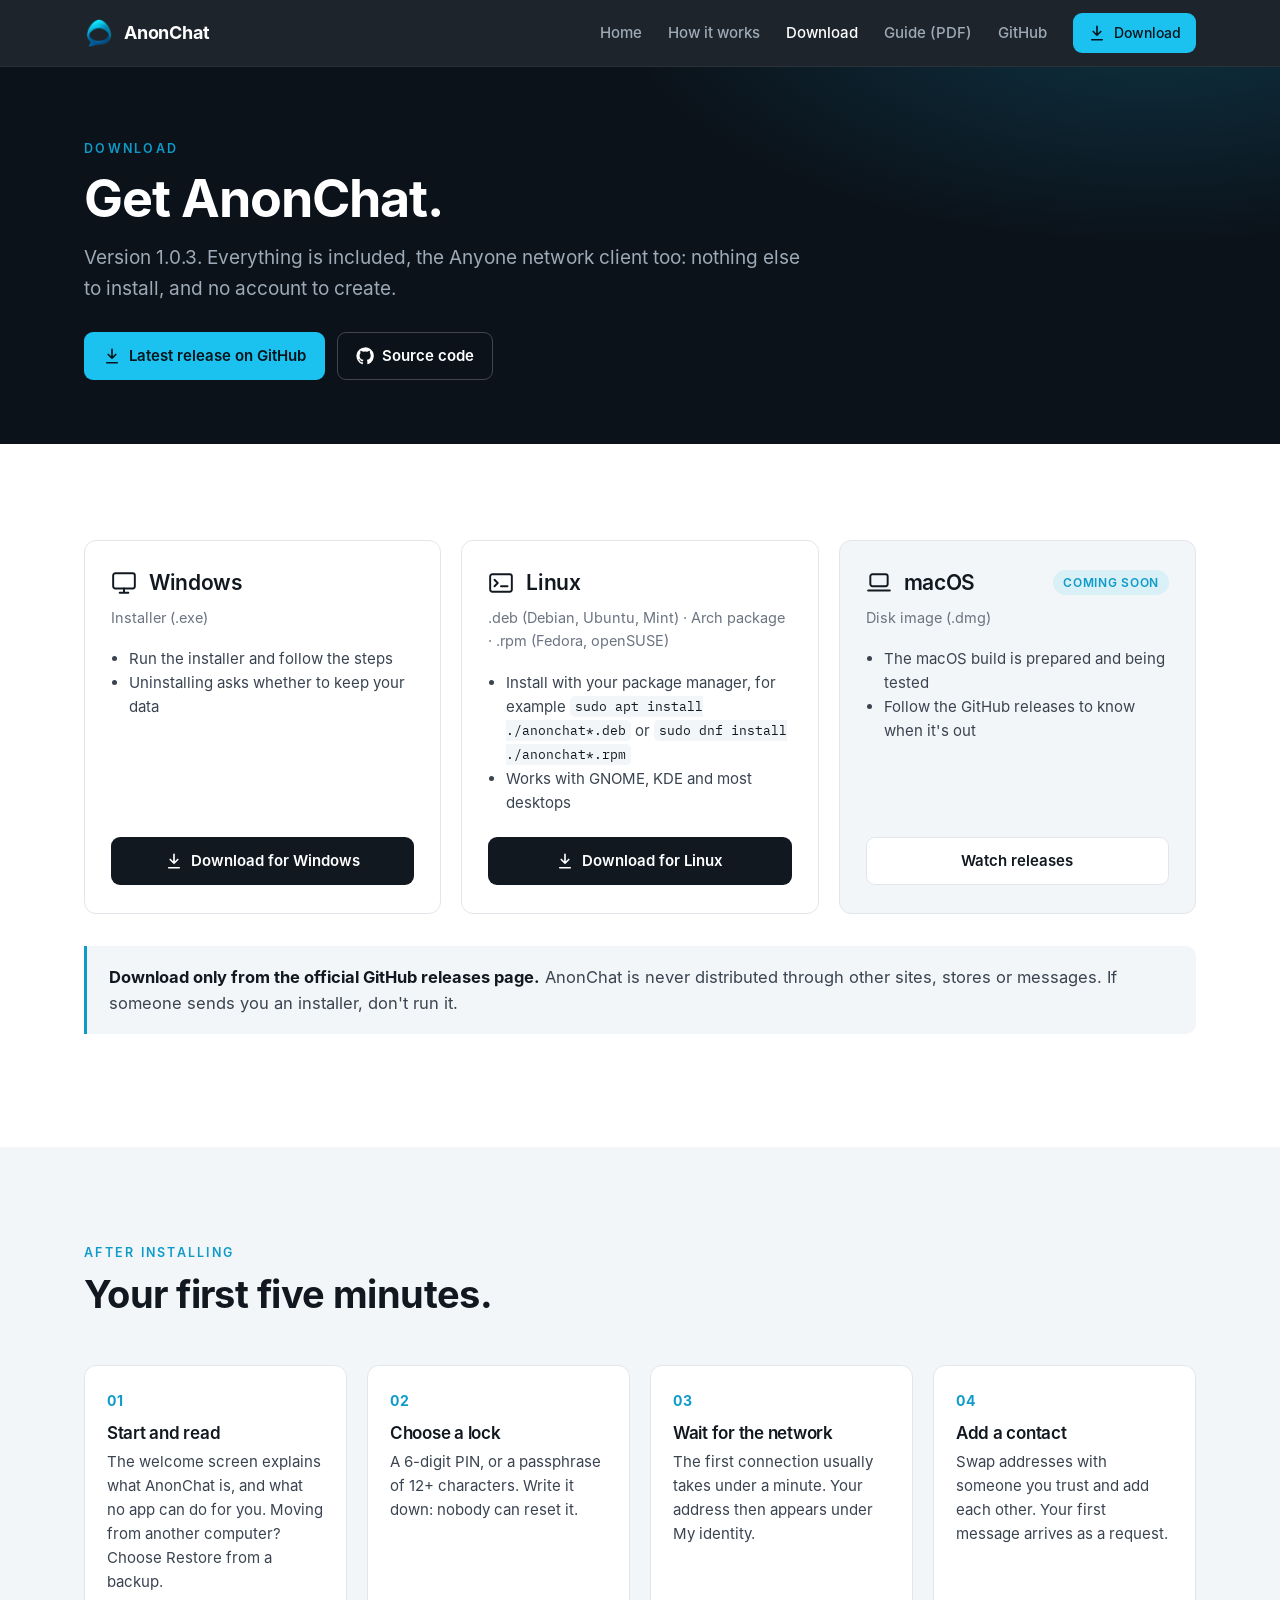
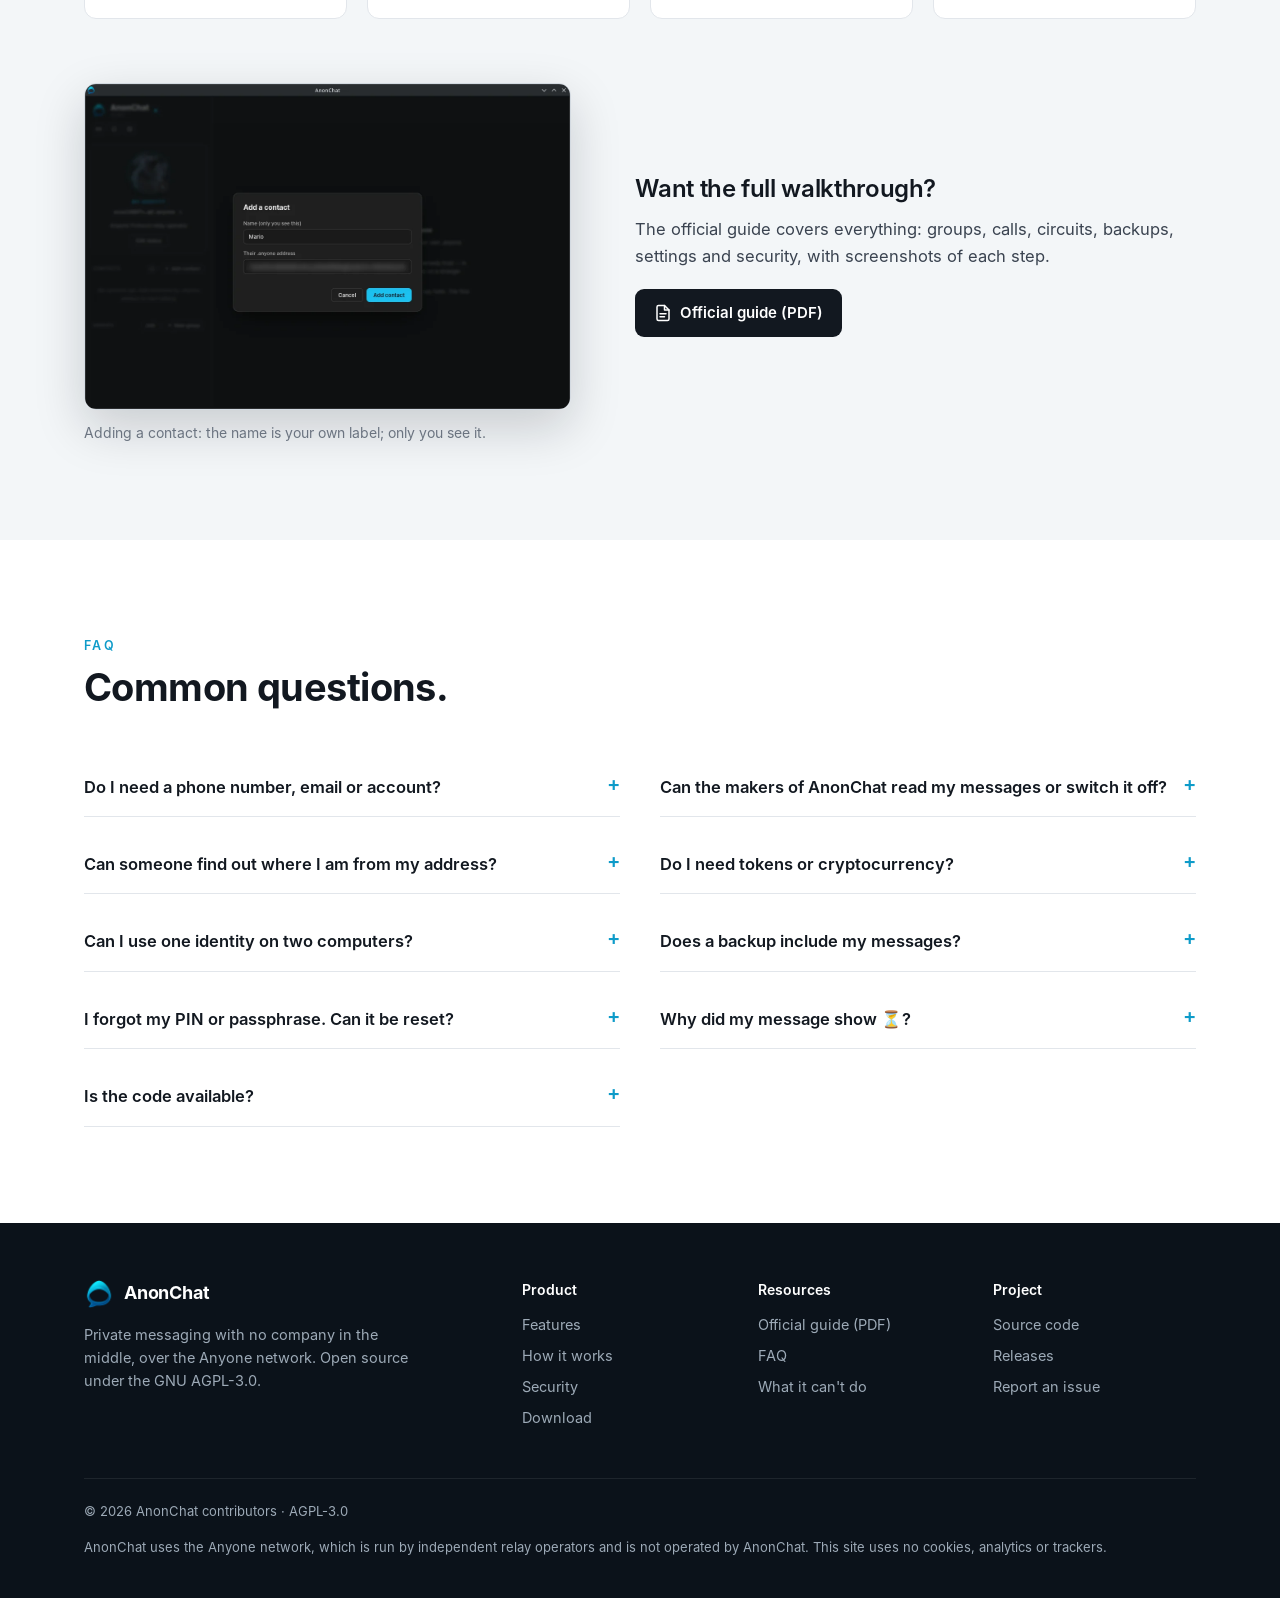
==== download.html @ 9664d1a8 "AnonChat website" ====
<!doctype html>
<html lang="en"><head><meta charset="utf-8"><meta name="viewport" content="width=device-width,initial-scale=1">
<title>Download AnonChat</title><meta name="description" content="Download AnonChat for Windows and Linux from the official GitHub releases. Open source, no account needed.">
<meta property="og:title" content="Download AnonChat"><meta property="og:description" content="Download AnonChat for Windows and Linux from the official GitHub releases. Open source, no account needed."><meta property="og:image" content="assets/img/chat.webp">
<meta name="referrer" content="no-referrer">
<link rel="icon" href="assets/img/favicon.png"><link rel="stylesheet" href="assets/style.css"></head><body>
<header class="nav"><div class="wrap">
<a class="brand" href="index.html"><img src="assets/img/app-icon.png" alt="">AnonChat</a>
<button class="menu-toggle" type="button" aria-expanded="false" aria-controls="menu">Menu</button>
<nav id="menu"><a href="index.html">Home</a><a href="how-it-works.html">How it works</a><a href="download.html" aria-current="page">Download</a><a href="assets/AnonChat-Official-Guide.pdf">Guide (PDF)</a><a href="https://github.com/xmranonp/AnonChat">GitHub</a><a class="btn btn-primary" href="download.html"><svg width="18" height="18" viewBox="0 0 24 24" fill="none" stroke="currentColor" stroke-width="2.2" stroke-linecap="round" stroke-linejoin="round"><path d="M12 3v12M7 10l5 5 5-5M5 21h14"/></svg>Download</a></nav>
</div></header>
<main>
<section class="page-hero"><div class="wrap">
  <div class="kicker">Download</div>
  <h1>Get AnonChat.</h1>
  <p class="lead">Version 1.0.3. Everything is included, the Anyone network client too: nothing else to install, and no account to create.</p>
  <div style="display:flex;gap:12px;flex-wrap:wrap;margin-top:28px"><a class="btn btn-primary" href="https://github.com/xmranonp/AnonChat/releases/latest"><svg width="18" height="18" viewBox="0 0 24 24" fill="none" stroke="currentColor" stroke-width="2.2" stroke-linecap="round" stroke-linejoin="round"><path d="M12 3v12M7 10l5 5 5-5M5 21h14"/></svg>Latest release on GitHub</a><a class="btn btn-ghost" href="https://github.com/xmranonp/AnonChat"><svg width="18" height="18" viewBox="0 0 24 24" fill="currentColor"><path d="M12 .5a11.5 11.5 0 0 0-3.6 22.4c.6.1.8-.2.8-.6v-2c-3.2.7-3.9-1.5-3.9-1.5-.5-1.3-1.3-1.7-1.3-1.7-1-.7.1-.7.1-.7 1.2.1 1.8 1.2 1.8 1.2 1 1.8 2.8 1.3 3.5 1 .1-.8.4-1.3.7-1.6-2.6-.3-5.3-1.3-5.3-5.7 0-1.3.5-2.3 1.2-3.1-.1-.3-.5-1.5.1-3.1 0 0 1-.3 3.2 1.2a11 11 0 0 1 5.8 0C17.3 4.8 18.3 5 18.3 5c.6 1.6.2 2.8.1 3.1.8.8 1.2 1.8 1.2 3.1 0 4.4-2.7 5.4-5.3 5.7.4.4.8 1.1.8 2.2v3.2c0 .4.2.7.8.6A11.5 11.5 0 0 0 12 .5z"/></svg>Source code</a></div>
</div></section>

<section><div class="wrap">
  <div class="platforms">
    <div class="platform"><div class="os"><svg width="26" height="26" viewBox="0 0 24 24" fill="none" stroke="currentColor" stroke-width="1.8" stroke-linecap="round" stroke-linejoin="round"><rect x="2" y="3" width="20" height="14" rx="2"/><path d="M8 21h8M12 17v4"/></svg><h3>Windows</h3></div><div class="fmt">Installer (.exe)</div>
      <ul><li>Run the installer and follow the steps</li><li>Uninstalling asks whether to keep your data</li></ul>
      <a class="btn btn-dark" href="https://github.com/xmranonp/AnonChat/releases/latest"><svg width="18" height="18" viewBox="0 0 24 24" fill="none" stroke="currentColor" stroke-width="2.2" stroke-linecap="round" stroke-linejoin="round"><path d="M12 3v12M7 10l5 5 5-5M5 21h14"/></svg>Download for Windows</a></div>
    <div class="platform"><div class="os"><svg width="26" height="26" viewBox="0 0 24 24" fill="none" stroke="currentColor" stroke-width="1.8" stroke-linecap="round" stroke-linejoin="round"><rect x="2" y="4" width="20" height="16" rx="2"/><path d="M6 9l3 3-3 3M12 15h6"/></svg><h3>Linux</h3></div><div class="fmt">.deb (Debian, Ubuntu, Mint) · Arch package · .rpm (Fedora, openSUSE)</div>
      <ul><li>Install with your package manager, for example <code>sudo apt install ./anonchat*.deb</code> or <code>sudo dnf install ./anonchat*.rpm</code></li><li>Works with GNOME, KDE and most desktops</li></ul>
      <a class="btn btn-dark" href="https://github.com/xmranonp/AnonChat/releases/latest"><svg width="18" height="18" viewBox="0 0 24 24" fill="none" stroke="currentColor" stroke-width="2.2" stroke-linecap="round" stroke-linejoin="round"><path d="M12 3v12M7 10l5 5 5-5M5 21h14"/></svg>Download for Linux</a></div>
    <div class="platform soon"><div class="os"><svg width="26" height="26" viewBox="0 0 24 24" fill="none" stroke="currentColor" stroke-width="1.8" stroke-linecap="round" stroke-linejoin="round"><rect x="4" y="4" width="16" height="11" rx="2"/><path d="M2 19h20"/></svg><h3>macOS</h3><span class="badge">Coming soon</span></div><div class="fmt">Disk image (.dmg)</div>
      <ul><li>The macOS build is prepared and being tested</li><li>Follow the GitHub releases to know when it's out</li></ul>
      <a class="btn btn-line" href="https://github.com/xmranonp/AnonChat/releases">Watch releases</a></div>
  </div>
  <p class="note" style="margin-top:32px"><b>Download only from the official GitHub releases page.</b> AnonChat is never distributed through other sites, stores or messages. If someone sends you an installer, don't run it.</p>
</div></section>

<section class="alt"><div class="wrap">
  <div class="head"><div class="kicker">After installing</div><h2>Your first five minutes.</h2></div>
  <ol class="steps">
    <li><h3>Start and read</h3><p>The welcome screen explains what AnonChat is, and what no app can do for you. Moving from another computer? Choose Restore from a backup.</p></li>
    <li><h3>Choose a lock</h3><p>A 6-digit PIN, or a passphrase of 12+ characters. Write it down: nobody can reset it.</p></li>
    <li><h3>Wait for the network</h3><p>The first connection usually takes under a minute. Your address then appears under My identity.</p></li>
    <li><h3>Add a contact</h3><p>Swap addresses with someone you trust and add each other. Your first message arrives as a request.</p></li>
  </ol>
  <div class="split" style="margin-top:64px">
    <div class="frame"><img src="assets/img/add-contact.webp" alt="Adding a contact" loading="lazy" width="1182" height="790"><div class="caption">Adding a contact: the name is your own label; only you see it.</div></div>
    <div class="txt"><h3 style="font-size:24px;margin-bottom:12px">Want the full walkthrough?</h3><p>The official guide covers everything: groups, calls, circuits, backups, settings and security, with screenshots of each step.</p><p style="margin-top:20px"><a class="btn btn-dark" href="assets/AnonChat-Official-Guide.pdf"><svg width="18" height="18" viewBox="0 0 24 24" fill="none" stroke="currentColor" stroke-width="2" stroke-linecap="round" stroke-linejoin="round"><path d="M14 2H6a2 2 0 0 0-2 2v16a2 2 0 0 0 2 2h12a2 2 0 0 0 2-2V8z"/><path d="M14 2v6h6M8 13h8M8 17h6"/></svg>Official guide (PDF)</a></p></div>
  </div>
</div></section>

<section id="faq"><div class="wrap">
  <div class="head"><div class="kicker">FAQ</div><h2>Common questions.</h2></div>
  <div class="faq">
    <details><summary>Do I need a phone number, email or account?</summary><p>No. Installing the app creates your address, and that is all.</p></details>
    <details><summary>Can the makers of AnonChat read my messages or switch it off?</summary><p>No. There is no AnonChat server: messages go from your computer to your contact's, encrypted with keys that never leave those two computers.</p></details>
    <details><summary>Can someone find out where I am from my address?</summary><p>No. A <code>.anyone</code> address reveals neither your IP address nor your location. Share it only with people you want to hear from; strangers can only send a message request, and you can turn those off.</p></details>
    <details><summary>Do I need tokens or cryptocurrency?</summary><p>No. Relay operators earn the rewards; AnonChat only uses the network. Nothing to buy or hold.</p></details>
    <details><summary>Can I use one identity on two computers?</summary><p>Not at the same time. You can move your identity to another computer: create a backup in Settings, then choose Restore from a backup on the new one. Your address, keys and contacts come with it.</p></details>
    <details><summary>Does a backup include my messages?</summary><p>No. It holds your address, keys, contacts, groups, blocked list and settings. Messages, photos and files stay on the computer that received them.</p></details>
    <details><summary>I forgot my PIN or passphrase. Can it be reset?</summary><p>No. Only you ever had it. If you made a backup, erase and restore it to keep your address; otherwise erase everything and start again with a new address.</p></details>
    <details><summary>Why did my message show ⏳?</summary><p>Your contact's app wasn't reachable. Yours keeps trying and sends it as soon as they're back, within the waiting time set for that chat.</p></details>
    <details><summary>Is the code available?</summary><p>Yes, under the GNU AGPL-3.0. Anyone can read, check and build it from the GitHub repository.</p></details>
  </div>
</div></section>
</main>
<footer><div class="wrap"><div class="cols">
<div><a class="brand" href="index.html"><img src="assets/img/app-icon.png" alt="">AnonChat</a><p style="margin-top:14px;max-width:340px">Private messaging with no company in the middle, over the Anyone network. Open source under the GNU AGPL-3.0.</p></div>
<div><h4>Product</h4><ul><li><a href="index.html#features">Features</a></li><li><a href="how-it-works.html">How it works</a></li><li><a href="how-it-works.html#security">Security</a></li><li><a href="download.html">Download</a></li></ul></div>
<div><h4>Resources</h4><ul><li><a href="assets/AnonChat-Official-Guide.pdf">Official guide (PDF)</a></li><li><a href="download.html#faq">FAQ</a></li><li><a href="how-it-works.html#limits">What it can't do</a></li></ul></div>
<div><h4>Project</h4><ul><li><a href="https://github.com/xmranonp/AnonChat">Source code</a></li><li><a href="https://github.com/xmranonp/AnonChat/releases/latest">Releases</a></li><li><a href="https://github.com/xmranonp/AnonChat/issues">Report an issue</a></li></ul></div>
</div><div class="legal"><span>© 2026 AnonChat contributors · AGPL-3.0</span><span>AnonChat uses the Anyone network, which is run by independent relay operators and is not operated by AnonChat. This site uses no cookies, analytics or trackers.</span></div></div></footer>
<script>(function(){var b=document.querySelector('.menu-toggle'),n=document.getElementById('menu');if(!b)return;b.addEventListener('click',function(){var o=n.classList.toggle('open');b.setAttribute('aria-expanded',o)})})();</script>
</body></html>
---- assets/style.css ----
/* AnonChat website — one stylesheet for all pages */
@font-face{font-family:Inter;src:url(fonts/Inter-Regular.woff) format('woff');font-weight:400;font-display:swap}
@font-face{font-family:Inter;src:url(fonts/Inter-Medium.woff) format('woff');font-weight:500;font-display:swap}
@font-face{font-family:Inter;src:url(fonts/Inter-SemiBold.woff) format('woff');font-weight:600;font-display:swap}
@font-face{font-family:Inter;src:url(fonts/Inter-Bold.woff) format('woff');font-weight:700;font-display:swap}
@font-face{font-family:Plex;src:url(fonts/IBMPlexMono-Regular.woff) format('woff');font-display:swap}

:root{
  --navy:#0B121A; --navy-2:#111B26; --navy-3:#1A2633;
  --ink:#121820; --body:#3A4350; --muted:#6B7480; --rule:#E2E6EB; --soft:#F3F6F8; --white:#fff;
  --cyan:#0E9BC9; --cyan-l:#1BC1EF; --cyan-t:rgba(27,193,239,.12);
  --on-dark:#E8EEF3; --on-dark-2:#9DAAB7;
  --radius:12px; --wrap:1160px;
}
*{box-sizing:border-box}
html{scroll-behavior:smooth}
body{margin:0;font-family:Inter,system-ui,-apple-system,'Segoe UI',sans-serif;color:var(--body);background:var(--white);font-size:16.5px;line-height:1.6;-webkit-font-smoothing:antialiased}
img{max-width:100%;height:auto;display:block}
a{color:var(--cyan);text-decoration:none}
a:hover{text-decoration:underline}
code{font-family:Plex,ui-monospace,monospace;font-size:.88em;background:var(--soft);padding:.1em .35em;border-radius:5px;color:var(--ink)}
.wrap{max-width:var(--wrap);margin:0 auto;padding:0 24px}
h1,h2,h3{color:var(--ink);letter-spacing:-.015em;margin:0}
h2{font-size:clamp(28px,3.4vw,38px);line-height:1.15;font-weight:700}
h3{font-size:19px;font-weight:600;line-height:1.3}
p{margin:0 0 1em}
.kicker{font-size:12.5px;font-weight:600;letter-spacing:.18em;text-transform:uppercase;color:var(--cyan)}
.lead{font-size:19px;color:var(--body);max-width:720px}

/* nav */
.nav{position:sticky;top:0;z-index:20;background:rgba(11,18,26,.92);backdrop-filter:saturate(1.4) blur(10px);border-bottom:1px solid rgba(255,255,255,.06)}
.nav .wrap{display:flex;align-items:center;gap:28px;height:66px}
.brand{display:flex;align-items:center;gap:10px;color:#fff;font-weight:700;font-size:18px;letter-spacing:-.01em}
.brand:hover{text-decoration:none}
.brand img{width:30px;height:30px}
.nav nav{display:flex;gap:26px;margin-left:auto;align-items:center}
.nav nav a{color:var(--on-dark-2);font-size:15px;font-weight:500}
.nav nav a:hover,.nav nav a[aria-current=page]{color:#fff;text-decoration:none}
.btn{display:inline-flex;align-items:center;gap:8px;border-radius:9px;font-weight:600;font-size:15px;padding:11px 18px;border:1px solid transparent;transition:background .15s,border-color .15s,color .15s}
.btn:hover{text-decoration:none}
.btn-primary{background:var(--cyan-l);color:#04141C}
.btn-primary:hover{background:#3BCBF2}
.btn-ghost{color:#fff;border-color:rgba(255,255,255,.22)}
.btn-ghost:hover{border-color:rgba(255,255,255,.5)}
.btn-dark{background:var(--ink);color:#fff}
.btn-dark:hover{background:#26303C}
.btn-line{color:var(--ink);border-color:var(--rule);background:#fff}
.btn-line:hover{border-color:#B9C2CC}
.nav .btn{padding:8px 14px;font-size:14px}
.nav nav a.btn-primary,.nav nav a.btn-primary:hover{color:#04141C}
.menu-toggle{display:none;margin-left:auto;background:none;border:1px solid rgba(255,255,255,.2);color:#fff;border-radius:8px;padding:7px 10px;font:inherit;font-size:14px}

/* hero */
.hero{background:radial-gradient(1100px 520px at 85% -10%,rgba(27,193,239,.22),transparent 60%),var(--navy);color:var(--on-dark);padding:84px 0 0;overflow:hidden}
.hero .grid{display:grid;grid-template-columns:1.05fr 1fr;gap:56px;align-items:center}
.hero h1{color:#fff;font-size:clamp(38px,5.2vw,62px);line-height:1.04;font-weight:700;letter-spacing:-.025em;margin:14px 0 20px}
.hero h1 em{font-style:normal;color:var(--cyan-l)}
.hero p.lead{color:var(--on-dark-2);font-size:19.5px}
.hero .ctas{display:flex;gap:12px;flex-wrap:wrap;margin:30px 0 22px}
.hero .meta{font-size:14px;color:var(--on-dark-2)}
.hero .shot{align-self:end;margin-bottom:-2px}
.hero .shot img{border-radius:14px 14px 0 0;border:1px solid rgba(255,255,255,.12);border-bottom:0;box-shadow:0 30px 80px rgba(0,0,0,.55)}
.page-hero{background:radial-gradient(900px 420px at 90% -20%,rgba(27,193,239,.2),transparent 60%),var(--navy);color:var(--on-dark-2);padding:72px 0 64px}
.page-hero h1{color:#fff;font-size:clamp(34px,4.4vw,52px);line-height:1.08;font-weight:700;letter-spacing:-.02em;margin:12px 0 16px;max-width:860px}
.page-hero .lead{color:var(--on-dark-2)}

/* trust strip */
.strip{background:var(--navy-2);border-top:1px solid rgba(255,255,255,.06)}
.strip ul{list-style:none;margin:0 auto;padding:22px 24px;max-width:var(--wrap);display:flex;flex-wrap:wrap;gap:14px 40px;justify-content:space-between}
.strip li{display:flex;align-items:center;gap:10px;color:var(--on-dark);font-size:15px;font-weight:500}
.strip svg{color:var(--cyan-l);flex:none}

/* sections */
section{padding:96px 0}
section.alt{background:var(--soft)}
section.dark{background:var(--navy);color:var(--on-dark-2)}
section.dark h2,section.dark h3{color:#fff}
.head{max-width:760px;margin-bottom:48px}
.head h2{margin:10px 0 14px}
.cards{display:grid;grid-template-columns:repeat(3,1fr);gap:20px}
.card{background:#fff;border:1px solid var(--rule);border-radius:var(--radius);padding:26px 24px}
.card .ico{width:42px;height:42px;border-radius:10px;background:var(--cyan-t);color:var(--cyan);display:grid;place-items:center;margin-bottom:16px}
.card h3{margin-bottom:8px}
.card p{margin:0;font-size:15.5px}
.split{display:grid;grid-template-columns:1fr 1.15fr;gap:64px;align-items:center}
.split.rev{grid-template-columns:1.15fr 1fr}
.split.rev .txt{order:2}
.frame img{border-radius:12px;border:1px solid #D3DAE1;box-shadow:0 18px 50px rgba(11,18,26,.18)}
.dark .frame img{border-color:rgba(255,255,255,.12);box-shadow:0 24px 60px rgba(0,0,0,.5)}
.caption{font-size:14px;color:var(--muted);margin-top:12px}
.dark .caption{color:var(--on-dark-2)}
.checks{list-style:none;padding:0;margin:18px 0 0}
.checks li{position:relative;padding-left:30px;margin-bottom:12px}
.checks li::before{content:"";position:absolute;left:0;top:.42em;width:18px;height:18px;border-radius:50%;background:var(--cyan-t) url("data:image/svg+xml,%3Csvg xmlns='http://www.w3.org/2000/svg' viewBox='0 0 24 24' fill='none' stroke='%230E9BC9' stroke-width='3.2' stroke-linecap='round' stroke-linejoin='round'%3E%3Cpath d='M5 12.5l4.5 4.5L19 7.5'/%3E%3C/svg%3E") center/11px no-repeat}
.dark .checks li{color:var(--on-dark)}

/* table */
.table{width:100%;border-collapse:separate;border-spacing:0;border:1px solid var(--rule);border-radius:var(--radius);overflow:hidden;background:#fff;font-size:15.5px}
.table th{background:var(--navy);color:#fff;text-align:left;font-weight:600;padding:15px 18px;font-size:14.5px}
.table th.hl{background:var(--cyan);}
.table td{padding:15px 18px;border-top:1px solid var(--rule);vertical-align:top}
.table td:first-child{font-weight:600;color:var(--ink);width:28%}
.table td.hl{background:rgba(27,193,239,.06);color:var(--ink)}
.table-wrap{overflow-x:auto}

/* gallery */
.gallery{display:grid;grid-template-columns:repeat(3,1fr);gap:22px}
.gallery figure{margin:0}
.gallery img{border-radius:10px;border:1px solid rgba(255,255,255,.12)}
.gallery figcaption{font-size:14.5px;margin-top:12px;color:var(--on-dark-2)}
.gallery figcaption b{color:#fff;font-weight:600}

/* steps */
.steps{counter-reset:s;display:grid;grid-template-columns:repeat(4,1fr);gap:20px;list-style:none;padding:0;margin:0}
.steps li{counter-increment:s;background:#fff;border:1px solid var(--rule);border-radius:var(--radius);padding:24px 22px}
.steps li::before{content:counter(s,decimal-leading-zero);display:block;font-weight:700;color:var(--cyan);font-size:14px;letter-spacing:.08em;margin-bottom:10px}
.steps h3{font-size:17px;margin-bottom:6px}
.steps p{font-size:15px;margin:0}

/* cta */
.cta{background:linear-gradient(110deg,var(--navy) 0,var(--navy-3) 100%);border-radius:18px;padding:52px 48px;display:flex;gap:32px;align-items:center;justify-content:space-between;flex-wrap:wrap;color:var(--on-dark-2)}
.cta h2{color:#fff;font-size:clamp(26px,3vw,34px)}
.cta p{margin:8px 0 0}

/* downloads */
.platforms{display:grid;grid-template-columns:repeat(3,1fr);gap:20px}
.platform{background:#fff;border:1px solid var(--rule);border-radius:var(--radius);padding:28px 26px;display:flex;flex-direction:column}
.platform .os{display:flex;align-items:center;gap:12px;margin-bottom:6px}
.platform .os svg{color:var(--ink)}
.platform h3{font-size:21px}
.platform .fmt{color:var(--muted);font-size:14.5px;margin:4px 0 18px}
.platform ul{margin:0 0 22px;padding-left:18px;font-size:15px}
.platform .btn{margin-top:auto;justify-content:center}
.platform.soon{background:var(--soft)}
.badge{display:inline-block;font-size:12px;font-weight:600;letter-spacing:.06em;text-transform:uppercase;color:var(--cyan);background:var(--cyan-t);border-radius:99px;padding:3px 10px;margin-left:auto}
.note{border-left:3px solid var(--cyan);background:var(--soft);padding:18px 22px;border-radius:0 10px 10px 0}
.note b{color:var(--ink)}
.faq{display:grid;grid-template-columns:1fr 1fr;gap:18px 40px}
.faq details{border-bottom:1px solid var(--rule);padding:16px 0}
.faq summary{cursor:pointer;font-weight:600;color:var(--ink);list-style:none;display:flex;justify-content:space-between;gap:16px}
.faq summary::after{content:"+";color:var(--cyan);font-weight:600;font-size:20px;line-height:1}
.faq details[open] summary::after{content:"–"}
.faq details p{margin:10px 0 0;font-size:15.5px}

/* diagram */
.diagram{background:#fff;border:1px solid var(--rule);border-radius:var(--radius);padding:28px}
.diagram svg{width:100%;height:auto;display:block}
.roles{display:grid;grid-template-columns:repeat(3,1fr);gap:20px;margin-top:28px}
.roles div{border-top:3px solid var(--ink);padding-top:14px}
.roles div.g{border-color:var(--cyan)}
.roles h3{font-size:17px;margin-bottom:6px}
.roles p{font-size:15px;margin:0}
.limits{display:grid;grid-template-columns:1fr 1fr;gap:16px 40px;list-style:none;padding:0;margin:0}
.limits li{padding-left:22px;position:relative}
.limits li::before{content:"";position:absolute;left:0;top:.55em;width:9px;height:9px;border-radius:2px;background:var(--cyan)}
.limits b{color:var(--ink)}

/* footer */
footer{background:var(--navy);color:var(--on-dark-2);padding:56px 0 40px;font-size:14.5px}
footer .cols{display:grid;grid-template-columns:2fr 1fr 1fr 1fr;gap:32px}
footer h4{color:#fff;font-size:14px;margin:0 0 12px;font-weight:600}
footer ul{list-style:none;padding:0;margin:0}
footer li{margin-bottom:8px}
footer a{color:var(--on-dark-2)}
footer a:hover{color:#fff}
footer .legal{border-top:1px solid rgba(255,255,255,.08);margin-top:40px;padding-top:22px;font-size:13px;display:flex;justify-content:space-between;gap:16px;flex-wrap:wrap}

/* responsive */
@media (max-width:980px){
  .hero .grid,.split,.split.rev{grid-template-columns:1fr;gap:40px}
  .split.rev .txt{order:0}
  .cards,.gallery,.platforms{grid-template-columns:1fr 1fr}
  .steps{grid-template-columns:1fr 1fr}
  footer .cols{grid-template-columns:1fr 1fr}
}
@media (max-width:720px){
  section{padding:68px 0}
  .nav nav{display:none;position:absolute;top:66px;left:0;right:0;background:var(--navy);flex-direction:column;align-items:flex-start;padding:16px 24px 24px;gap:16px;border-bottom:1px solid rgba(255,255,255,.08)}
  .nav nav.open{display:flex}
  .menu-toggle{display:block}
  .cards,.gallery,.platforms,.steps,.faq,.roles,.limits{grid-template-columns:1fr}
  .cta{padding:36px 26px}
  .hero{padding-top:56px}
  .diagram{padding:16px}
}
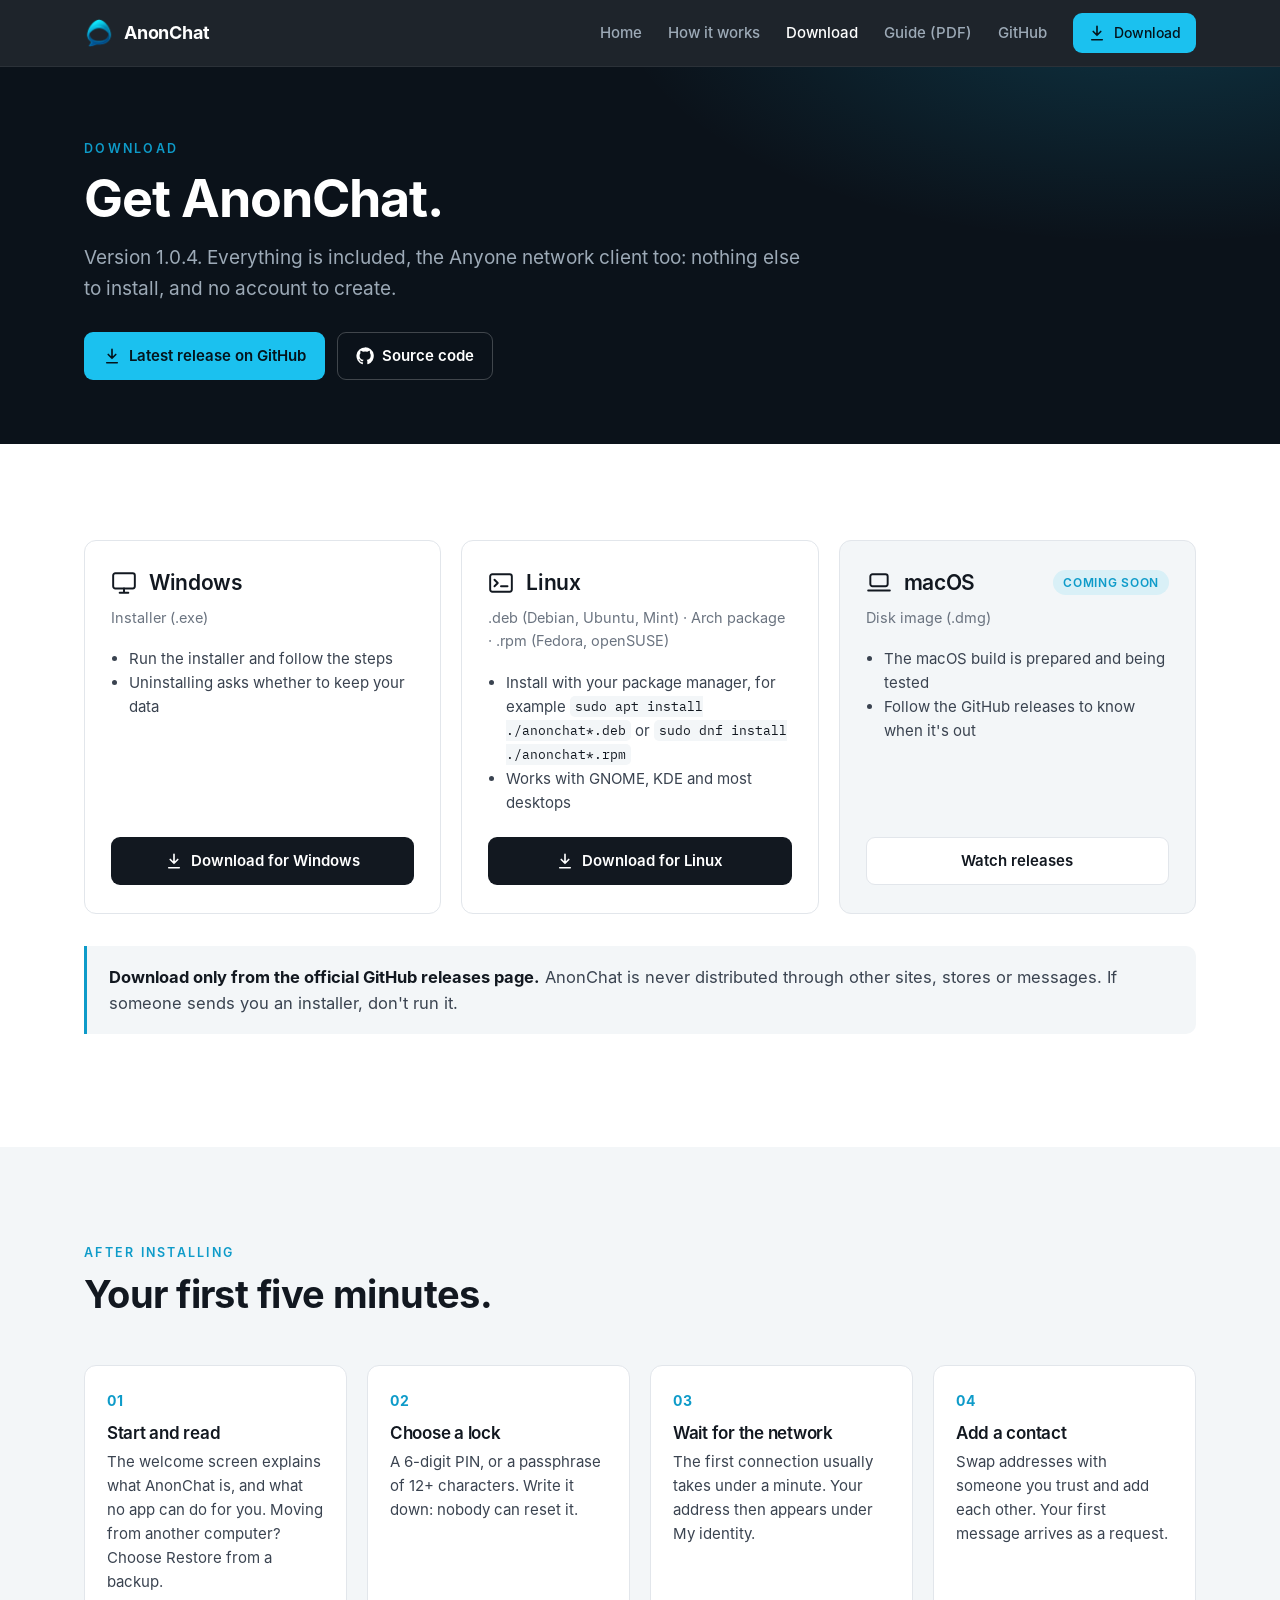
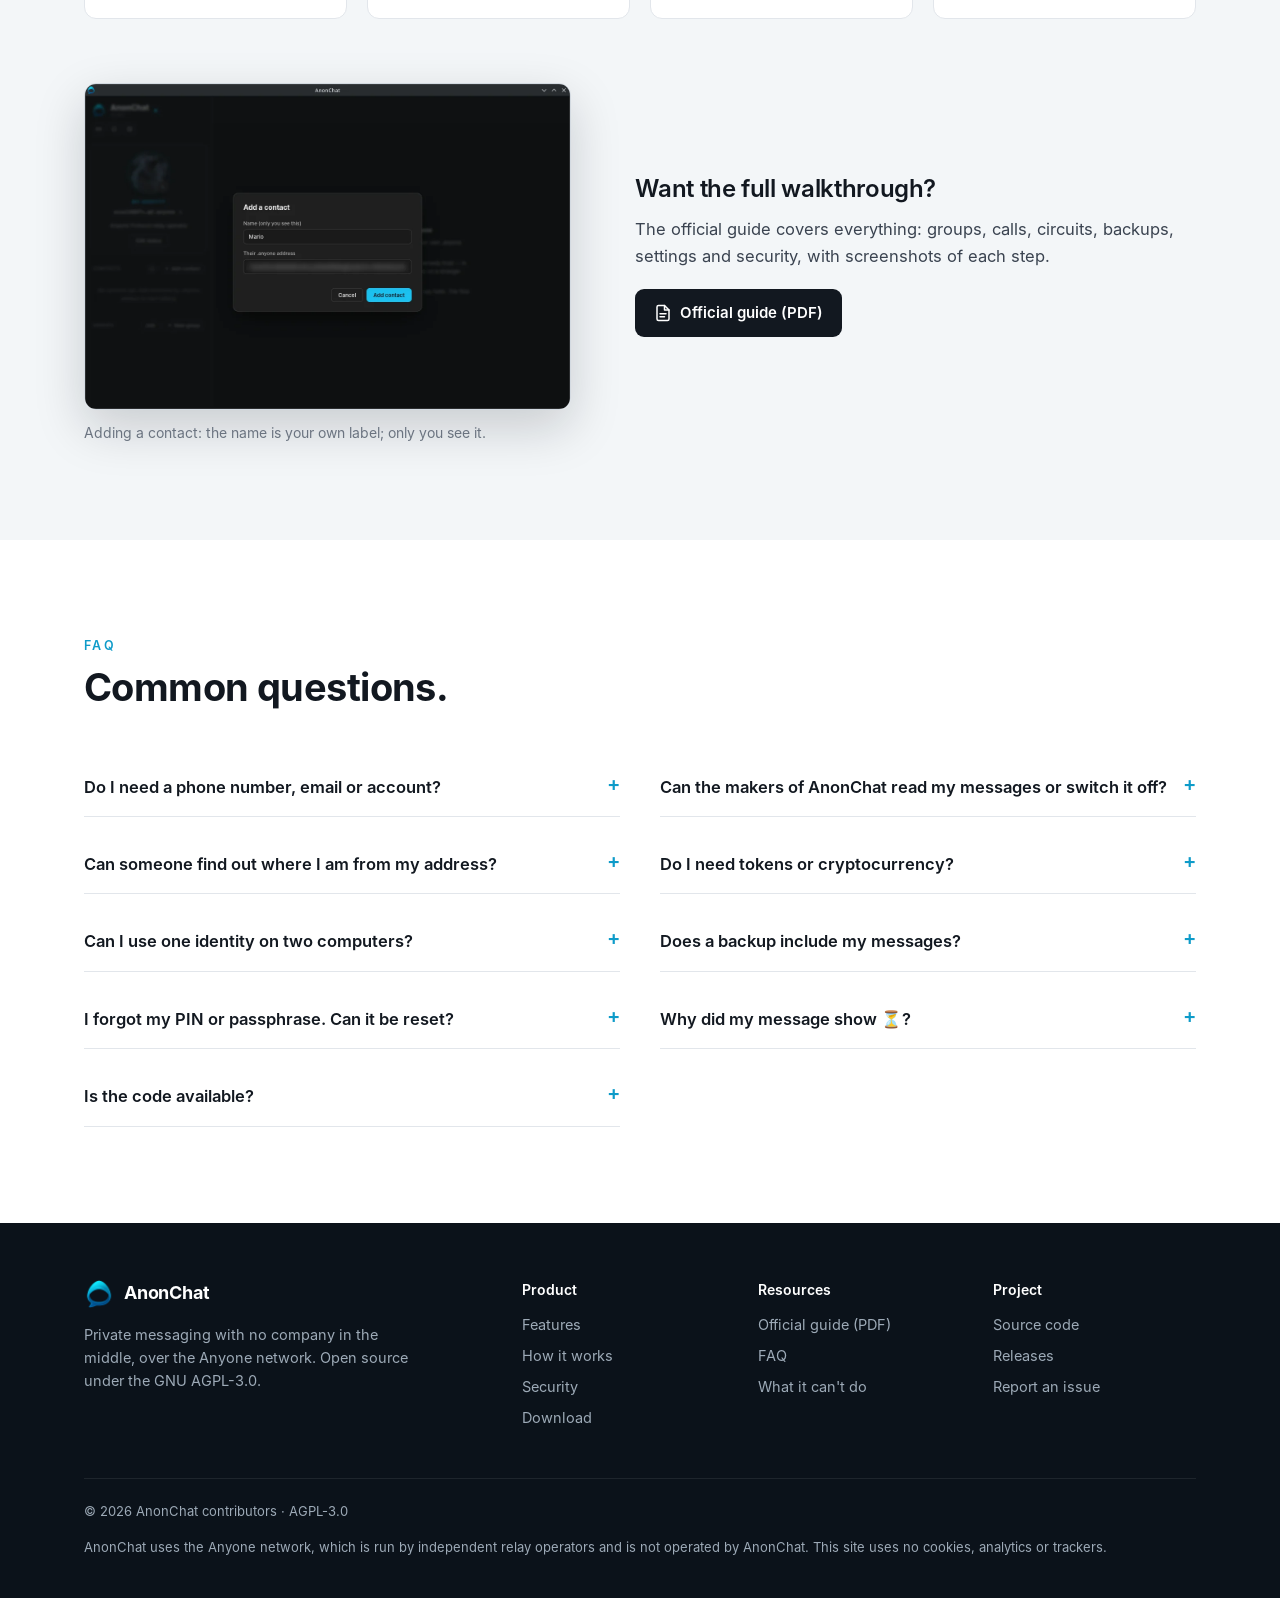
==== commit 7d285e54: "v1.0.4" ====
--- a/download.html
+++ b/download.html
@@ -1,7 +1,7 @@
 <!doctype html>
 <html lang="en"><head><meta charset="utf-8"><meta name="viewport" content="width=device-width,initial-scale=1">
 <title>Download AnonChat</title><meta name="description" content="Download AnonChat for Windows and Linux from the official GitHub releases. Open source, no account needed.">
-<meta property="og:title" content="Download AnonChat"><meta property="og:description" content="Download AnonChat for Windows and Linux from the official GitHub releases. Open source, no account needed."><meta property="og:image" content="assets/img/chat.webp">
+<meta property="og:title" content="Download AnonChat"><meta property="og:description" content="Download AnonChat for Windows and Linux from the official GitHub releases. Open source, no account needed."><meta property="og:image" content="assets/img/og-chat.png">
 <meta name="referrer" content="no-referrer">
 <link rel="icon" href="assets/img/favicon.png"><link rel="stylesheet" href="assets/style.css"></head><body>
 <header class="nav"><div class="wrap">
@@ -13,7 +13,7 @@
 <section class="page-hero"><div class="wrap">
   <div class="kicker">Download</div>
   <h1>Get AnonChat.</h1>
-  <p class="lead">Version 1.0.3. Everything is included, the Anyone network client too: nothing else to install, and no account to create.</p>
+  <p class="lead">Version 1.0.4. Everything is included, the Anyone network client too: nothing else to install, and no account to create.</p>
   <div style="display:flex;gap:12px;flex-wrap:wrap;margin-top:28px"><a class="btn btn-primary" href="https://github.com/xmranonp/AnonChat/releases/latest"><svg width="18" height="18" viewBox="0 0 24 24" fill="none" stroke="currentColor" stroke-width="2.2" stroke-linecap="round" stroke-linejoin="round"><path d="M12 3v12M7 10l5 5 5-5M5 21h14"/></svg>Latest release on GitHub</a><a class="btn btn-ghost" href="https://github.com/xmranonp/AnonChat"><svg width="18" height="18" viewBox="0 0 24 24" fill="currentColor"><path d="M12 .5a11.5 11.5 0 0 0-3.6 22.4c.6.1.8-.2.8-.6v-2c-3.2.7-3.9-1.5-3.9-1.5-.5-1.3-1.3-1.7-1.3-1.7-1-.7.1-.7.1-.7 1.2.1 1.8 1.2 1.8 1.2 1 1.8 2.8 1.3 3.5 1 .1-.8.4-1.3.7-1.6-2.6-.3-5.3-1.3-5.3-5.7 0-1.3.5-2.3 1.2-3.1-.1-.3-.5-1.5.1-3.1 0 0 1-.3 3.2 1.2a11 11 0 0 1 5.8 0C17.3 4.8 18.3 5 18.3 5c.6 1.6.2 2.8.1 3.1.8.8 1.2 1.8 1.2 3.1 0 4.4-2.7 5.4-5.3 5.7.4.4.8 1.1.8 2.2v3.2c0 .4.2.7.8.6A11.5 11.5 0 0 0 12 .5z"/></svg>Source code</a></div>
 </div></section>
 
--- a/assets/style.css
+++ b/assets/style.css
@@ -59,7 +59,7 @@
 .hero .ctas{display:flex;gap:12px;flex-wrap:wrap;margin:30px 0 22px}
 .hero .meta{font-size:14px;color:var(--on-dark-2)}
 .hero .shot{align-self:end;margin-bottom:-2px}
-.hero .shot img{border-radius:14px 14px 0 0;border:1px solid rgba(255,255,255,.12);border-bottom:0;box-shadow:0 30px 80px rgba(0,0,0,.55)}
+.hero .shot img{filter:drop-shadow(0 30px 60px rgba(0,0,0,.55))}
 .page-hero{background:radial-gradient(900px 420px at 90% -20%,rgba(27,193,239,.2),transparent 60%),var(--navy);color:var(--on-dark-2);padding:72px 0 64px}
 .page-hero h1{color:#fff;font-size:clamp(34px,4.4vw,52px);line-height:1.08;font-weight:700;letter-spacing:-.02em;margin:12px 0 16px;max-width:860px}
 .page-hero .lead{color:var(--on-dark-2)}
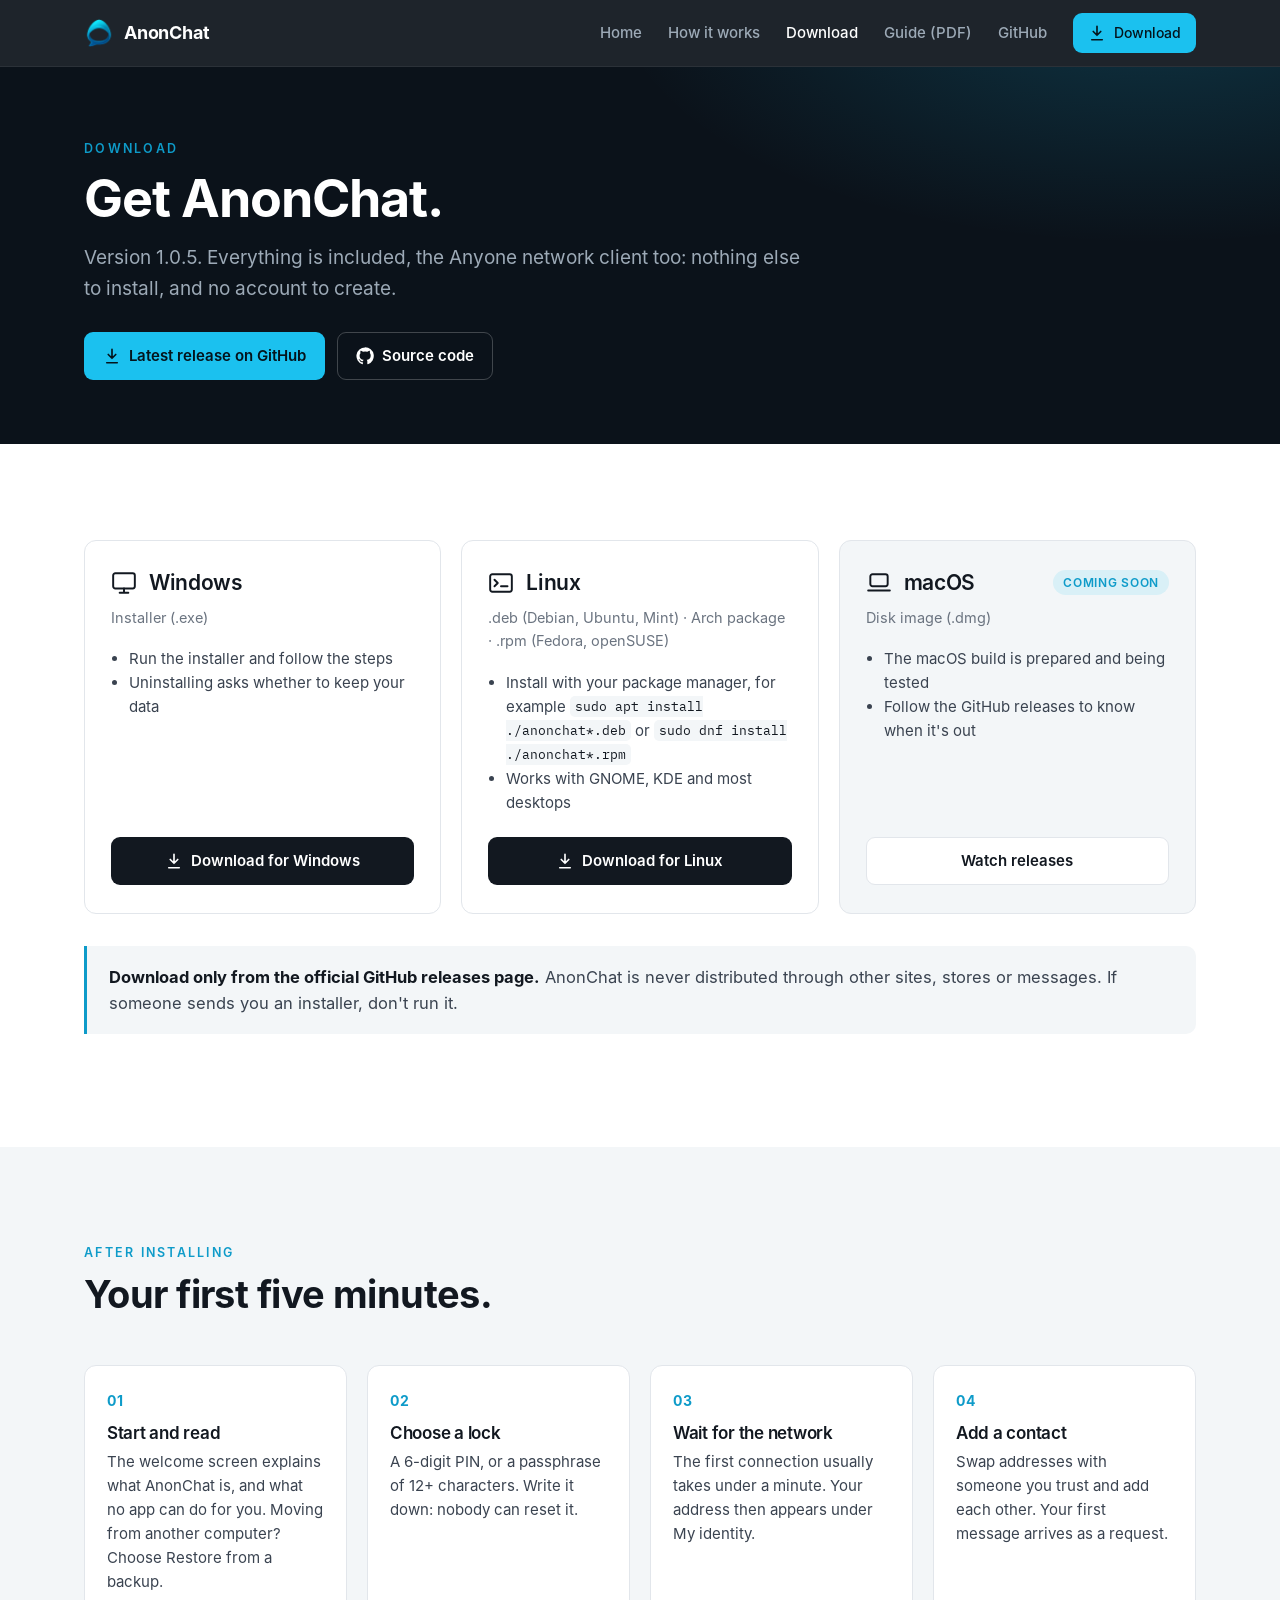
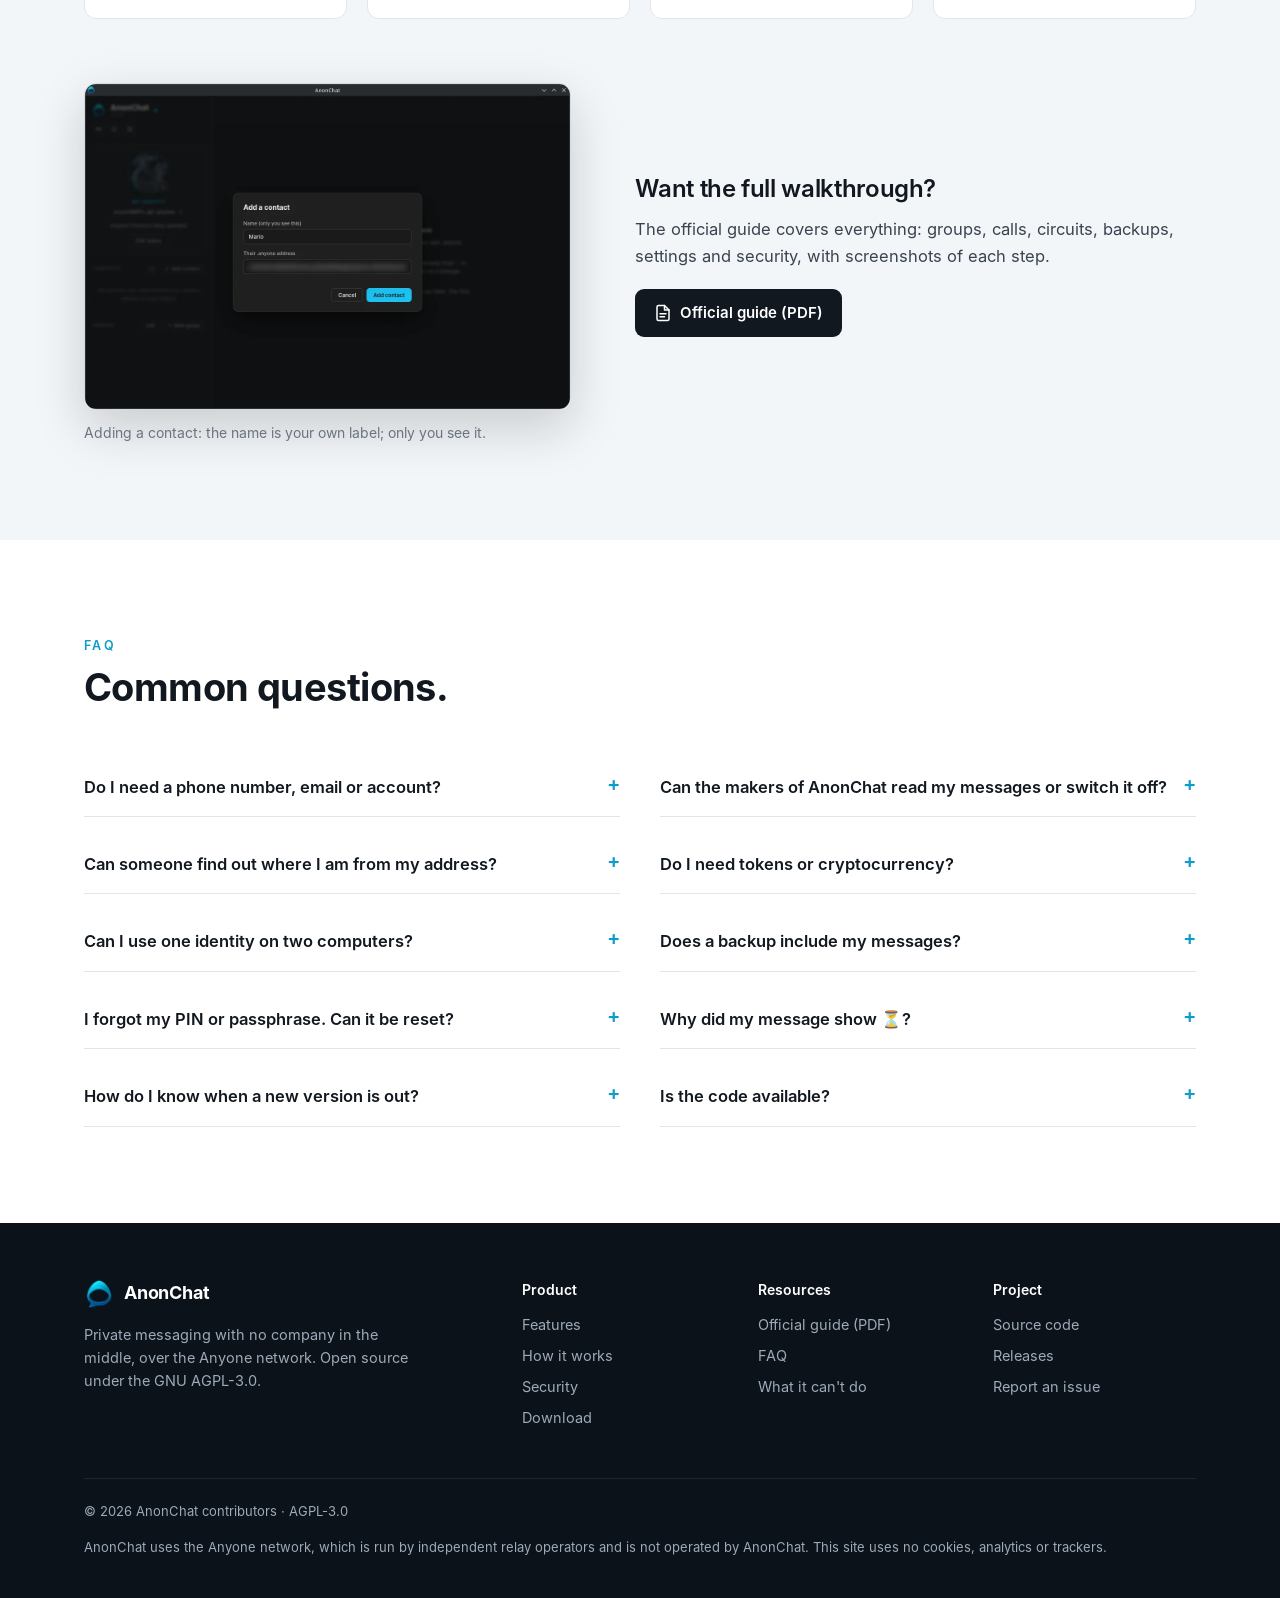
==== commit 9d1f66fd: "Website and guide for 1.0.5" ====
--- a/download.html
+++ b/download.html
@@ -1,7 +1,7 @@
 <!doctype html>
 <html lang="en"><head><meta charset="utf-8"><meta name="viewport" content="width=device-width,initial-scale=1">
 <title>Download AnonChat</title><meta name="description" content="Download AnonChat for Windows and Linux from the official GitHub releases. Open source, no account needed.">
-<meta property="og:title" content="Download AnonChat"><meta property="og:description" content="Download AnonChat for Windows and Linux from the official GitHub releases. Open source, no account needed."><meta property="og:image" content="assets/img/og-chat.png">
+<meta property="og:title" content="Download AnonChat"><meta property="og:description" content="Download AnonChat for Windows and Linux from the official GitHub releases. Open source, no account needed."><meta property="og:image" content="https://xmranonp.github.io/anonchat-website/assets/img/og-chat.png"><meta property="og:image:width" content="1200"><meta property="og:image:height" content="630"><meta property="og:url" content="https://xmranonp.github.io/anonchat-website/download.html"><meta name="twitter:card" content="summary_large_image"><link rel="canonical" href="https://xmranonp.github.io/anonchat-website/download.html">
 <meta name="referrer" content="no-referrer">
 <link rel="icon" href="assets/img/favicon.png"><link rel="stylesheet" href="assets/style.css"></head><body>
 <header class="nav"><div class="wrap">
@@ -13,7 +13,7 @@
 <section class="page-hero"><div class="wrap">
   <div class="kicker">Download</div>
   <h1>Get AnonChat.</h1>
-  <p class="lead">Version 1.0.4. Everything is included, the Anyone network client too: nothing else to install, and no account to create.</p>
+  <p class="lead">Version 1.0.5. Everything is included, the Anyone network client too: nothing else to install, and no account to create.</p>
   <div style="display:flex;gap:12px;flex-wrap:wrap;margin-top:28px"><a class="btn btn-primary" href="https://github.com/xmranonp/AnonChat/releases/latest"><svg width="18" height="18" viewBox="0 0 24 24" fill="none" stroke="currentColor" stroke-width="2.2" stroke-linecap="round" stroke-linejoin="round"><path d="M12 3v12M7 10l5 5 5-5M5 21h14"/></svg>Latest release on GitHub</a><a class="btn btn-ghost" href="https://github.com/xmranonp/AnonChat"><svg width="18" height="18" viewBox="0 0 24 24" fill="currentColor"><path d="M12 .5a11.5 11.5 0 0 0-3.6 22.4c.6.1.8-.2.8-.6v-2c-3.2.7-3.9-1.5-3.9-1.5-.5-1.3-1.3-1.7-1.3-1.7-1-.7.1-.7.1-.7 1.2.1 1.8 1.2 1.8 1.2 1 1.8 2.8 1.3 3.5 1 .1-.8.4-1.3.7-1.6-2.6-.3-5.3-1.3-5.3-5.7 0-1.3.5-2.3 1.2-3.1-.1-.3-.5-1.5.1-3.1 0 0 1-.3 3.2 1.2a11 11 0 0 1 5.8 0C17.3 4.8 18.3 5 18.3 5c.6 1.6.2 2.8.1 3.1.8.8 1.2 1.8 1.2 3.1 0 4.4-2.7 5.4-5.3 5.7.4.4.8 1.1.8 2.2v3.2c0 .4.2.7.8.6A11.5 11.5 0 0 0 12 .5z"/></svg>Source code</a></div>
 </div></section>
 
@@ -57,6 +57,7 @@
     <details><summary>Does a backup include my messages?</summary><p>No. It holds your address, keys, contacts, groups, blocked list and settings. Messages, photos and files stay on the computer that received them.</p></details>
     <details><summary>I forgot my PIN or passphrase. Can it be reset?</summary><p>No. Only you ever had it. If you made a backup, erase and restore it to keep your address; otherwise erase everything and start again with a new address.</p></details>
     <details><summary>Why did my message show ⏳?</summary><p>Your contact's app wasn't reachable. Yours keeps trying and sends it as soon as they're back, within the waiting time set for that chat.</p></details>
+    <details><summary>How do I know when a new version is out?</summary><p>Press <b>Check for updates</b> in Settings → Updates, or switch on <b>Check for updates when AnonChat starts</b> (off by default) and AnonChat asks once at every start. Either way the request goes through the Anyone network, and AnonChat only shows you the new version and its link: it never downloads or installs anything. Open the link in a SOCKS5 compatible browser set to the Anyone proxy, <code>127.0.0.1:9050</code> (your usual browser would show GitHub your IP address), and check the file against <code>SHA256SUMS.txt</code>.</p></details>
     <details><summary>Is the code available?</summary><p>Yes, under the GNU AGPL-3.0. Anyone can read, check and build it from the GitHub repository.</p></details>
   </div>
 </div></section>
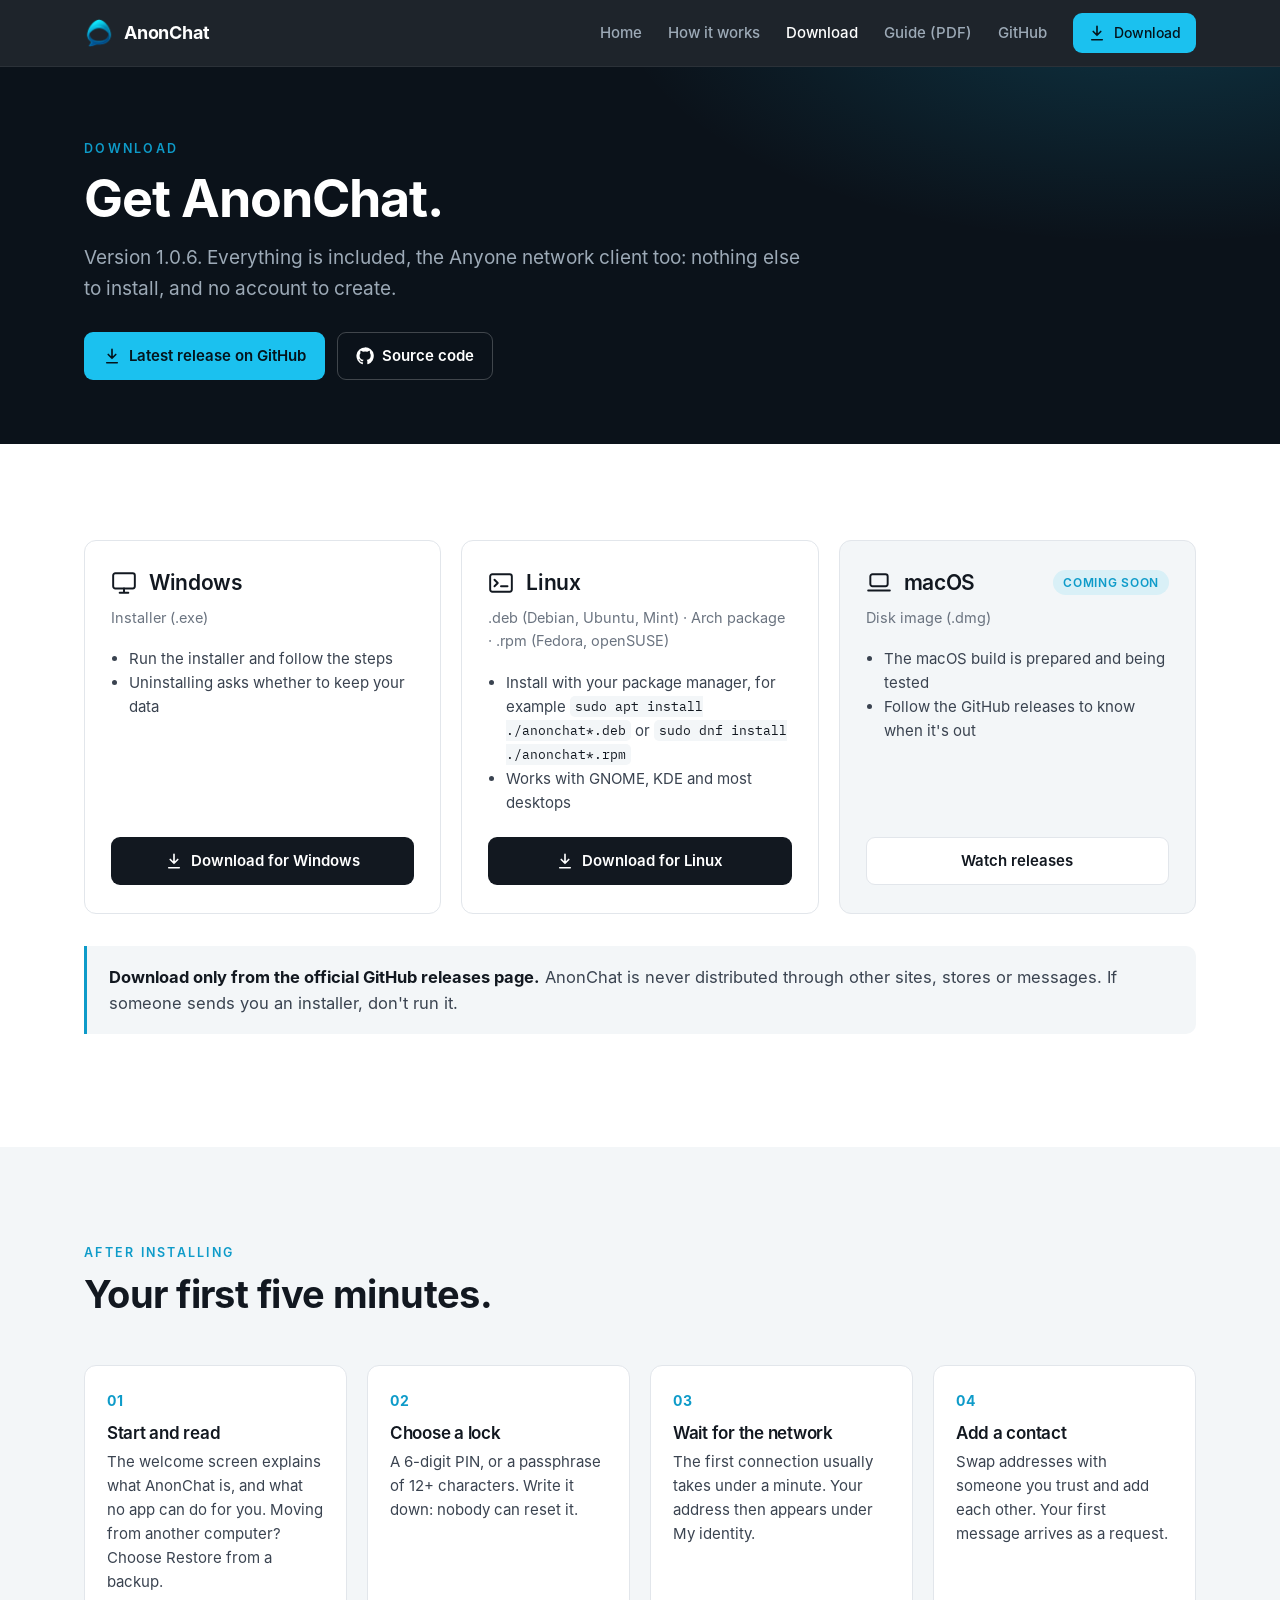
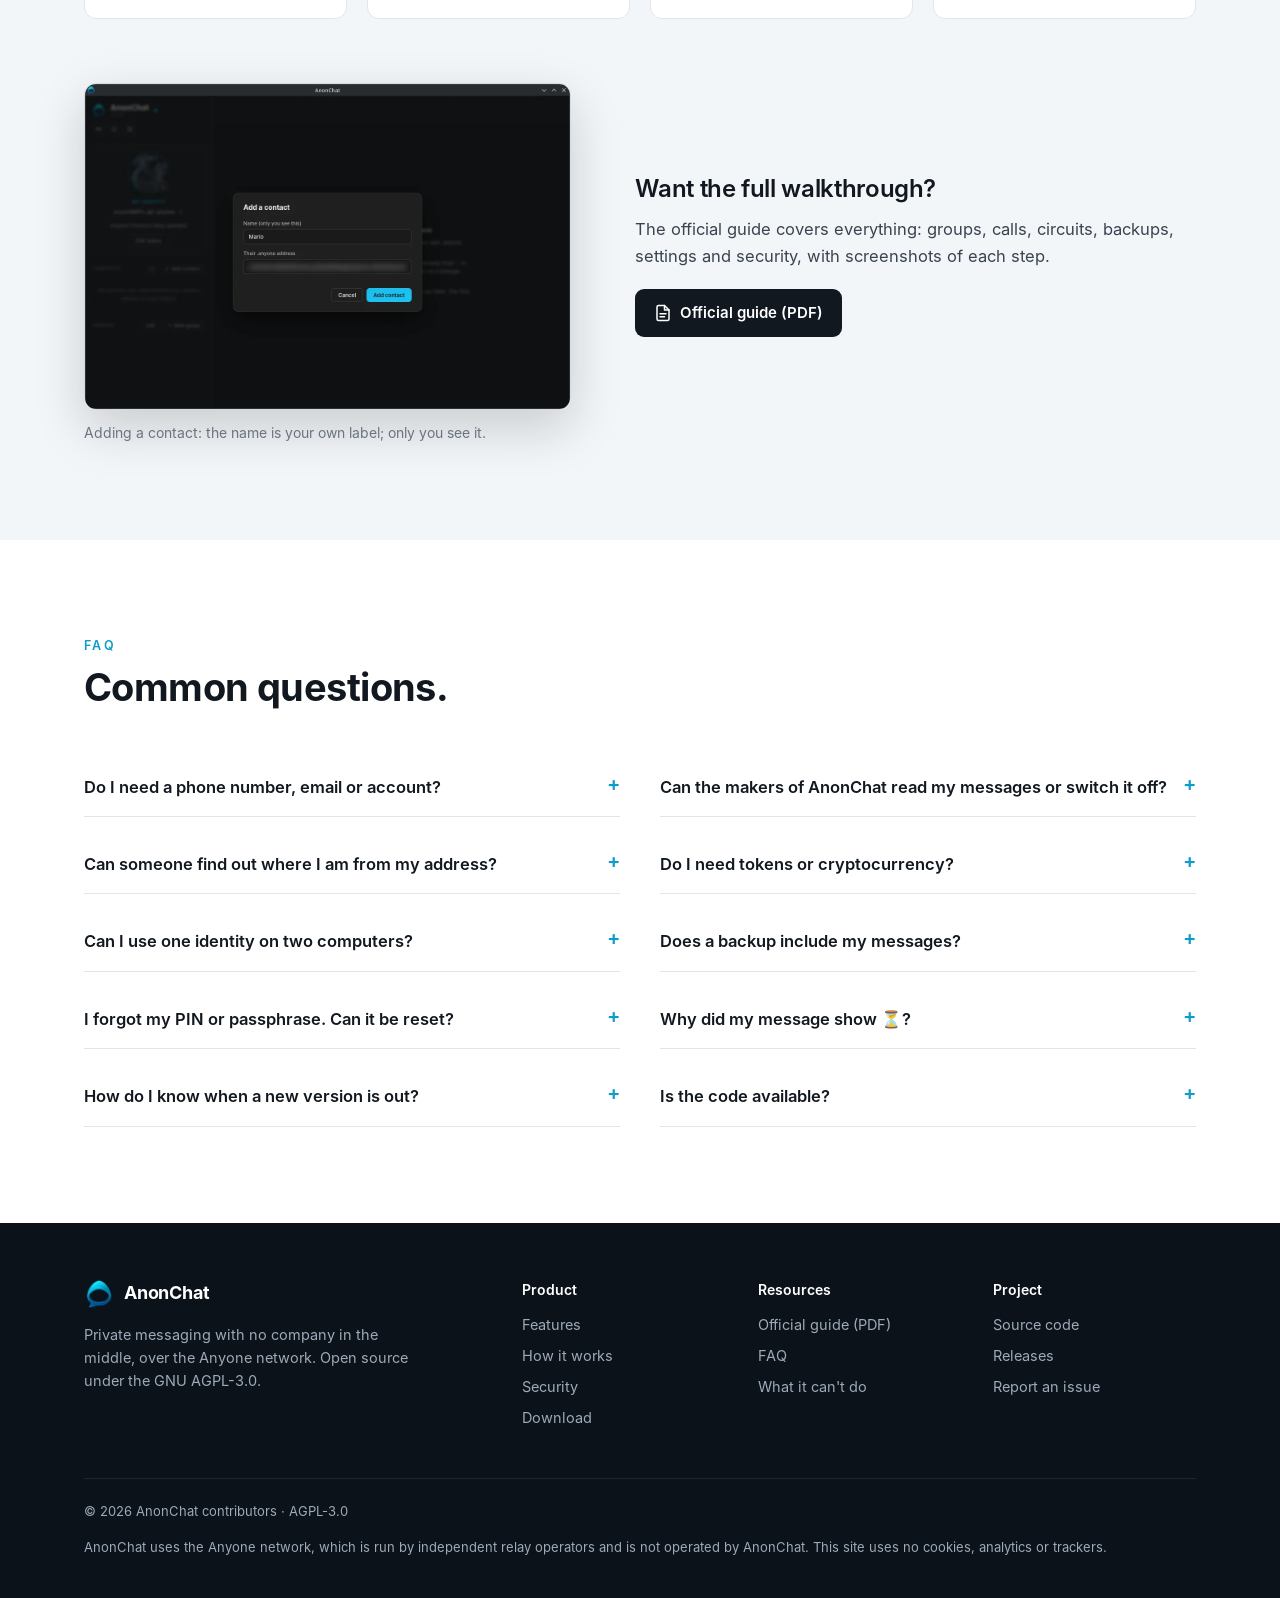
==== commit e3f2ef9b: "Website and guide for 1.0.6" ====
--- a/download.html
+++ b/download.html
@@ -13,7 +13,7 @@
 <section class="page-hero"><div class="wrap">
   <div class="kicker">Download</div>
   <h1>Get AnonChat.</h1>
-  <p class="lead">Version 1.0.5. Everything is included, the Anyone network client too: nothing else to install, and no account to create.</p>
+  <p class="lead">Version 1.0.6. Everything is included, the Anyone network client too: nothing else to install, and no account to create.</p>
   <div style="display:flex;gap:12px;flex-wrap:wrap;margin-top:28px"><a class="btn btn-primary" href="https://github.com/xmranonp/AnonChat/releases/latest"><svg width="18" height="18" viewBox="0 0 24 24" fill="none" stroke="currentColor" stroke-width="2.2" stroke-linecap="round" stroke-linejoin="round"><path d="M12 3v12M7 10l5 5 5-5M5 21h14"/></svg>Latest release on GitHub</a><a class="btn btn-ghost" href="https://github.com/xmranonp/AnonChat"><svg width="18" height="18" viewBox="0 0 24 24" fill="currentColor"><path d="M12 .5a11.5 11.5 0 0 0-3.6 22.4c.6.1.8-.2.8-.6v-2c-3.2.7-3.9-1.5-3.9-1.5-.5-1.3-1.3-1.7-1.3-1.7-1-.7.1-.7.1-.7 1.2.1 1.8 1.2 1.8 1.2 1 1.8 2.8 1.3 3.5 1 .1-.8.4-1.3.7-1.6-2.6-.3-5.3-1.3-5.3-5.7 0-1.3.5-2.3 1.2-3.1-.1-.3-.5-1.5.1-3.1 0 0 1-.3 3.2 1.2a11 11 0 0 1 5.8 0C17.3 4.8 18.3 5 18.3 5c.6 1.6.2 2.8.1 3.1.8.8 1.2 1.8 1.2 3.1 0 4.4-2.7 5.4-5.3 5.7.4.4.8 1.1.8 2.2v3.2c0 .4.2.7.8.6A11.5 11.5 0 0 0 12 .5z"/></svg>Source code</a></div>
 </div></section>
 
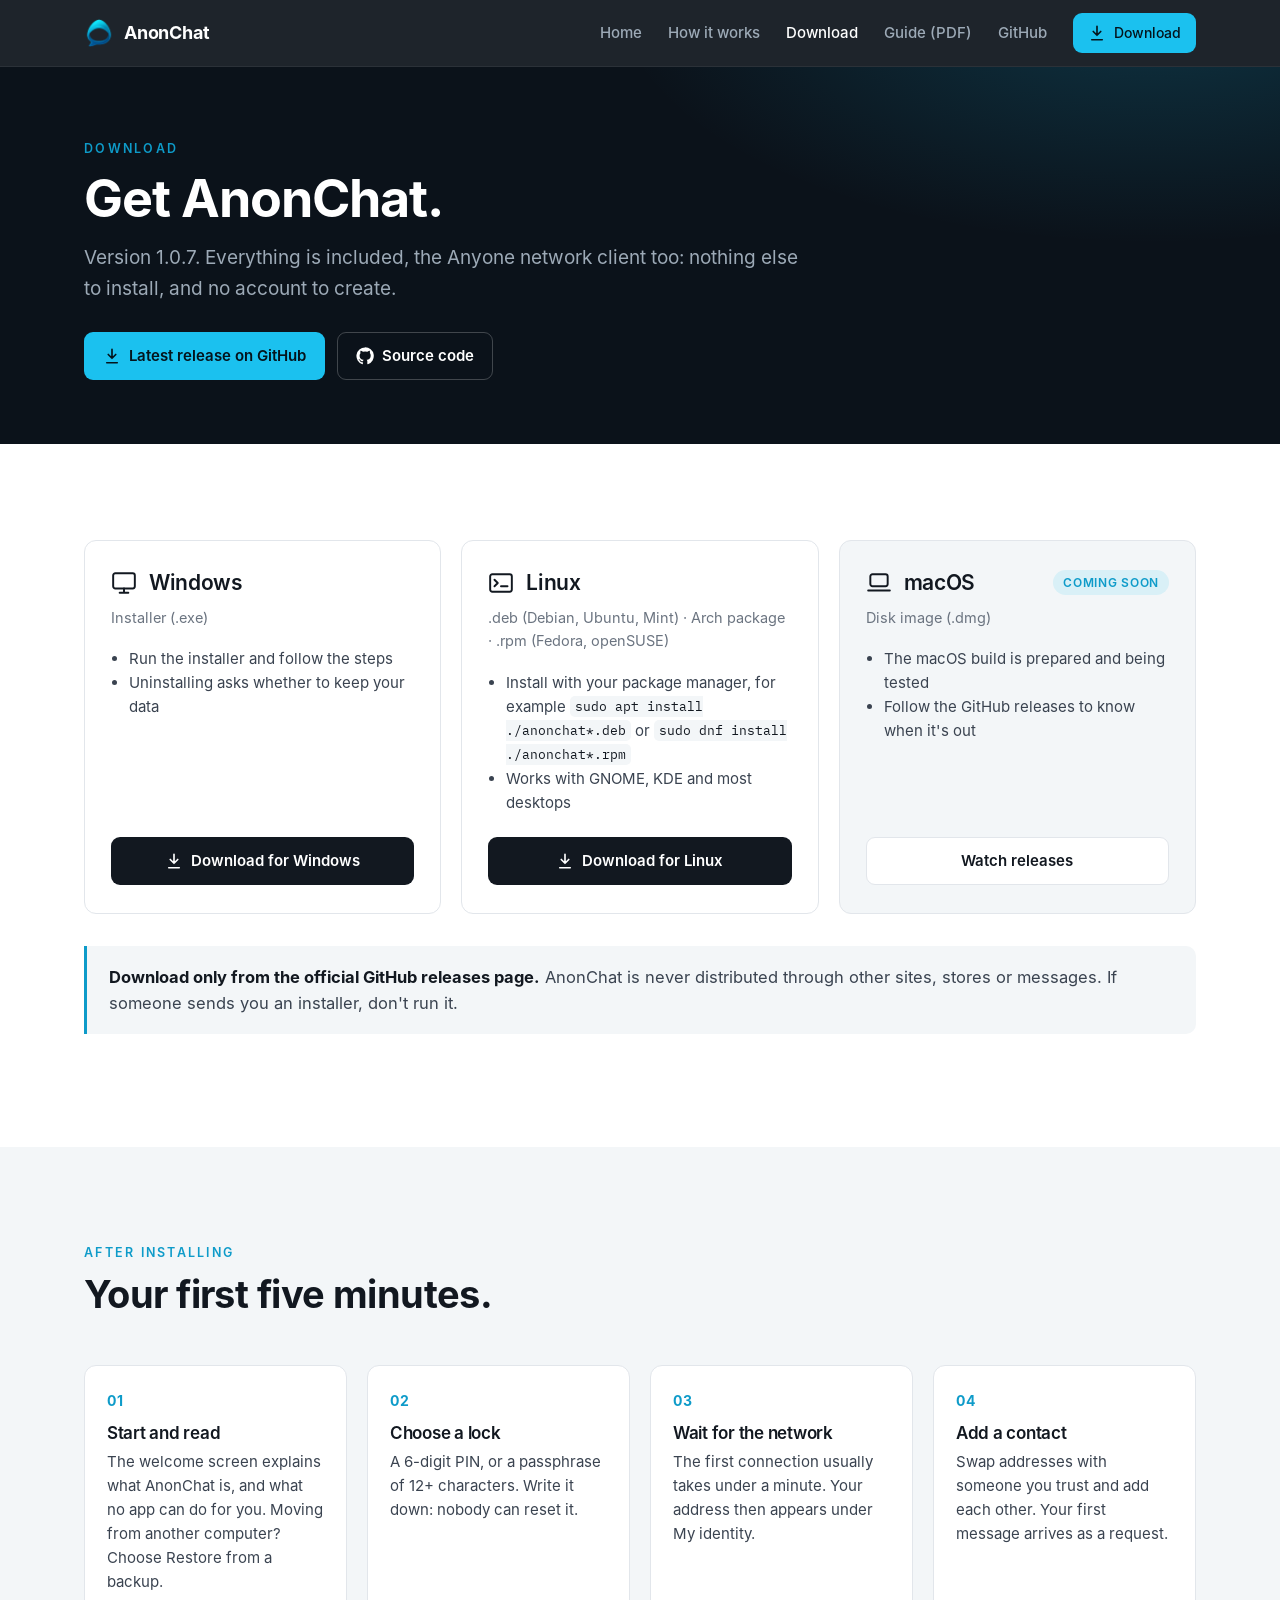
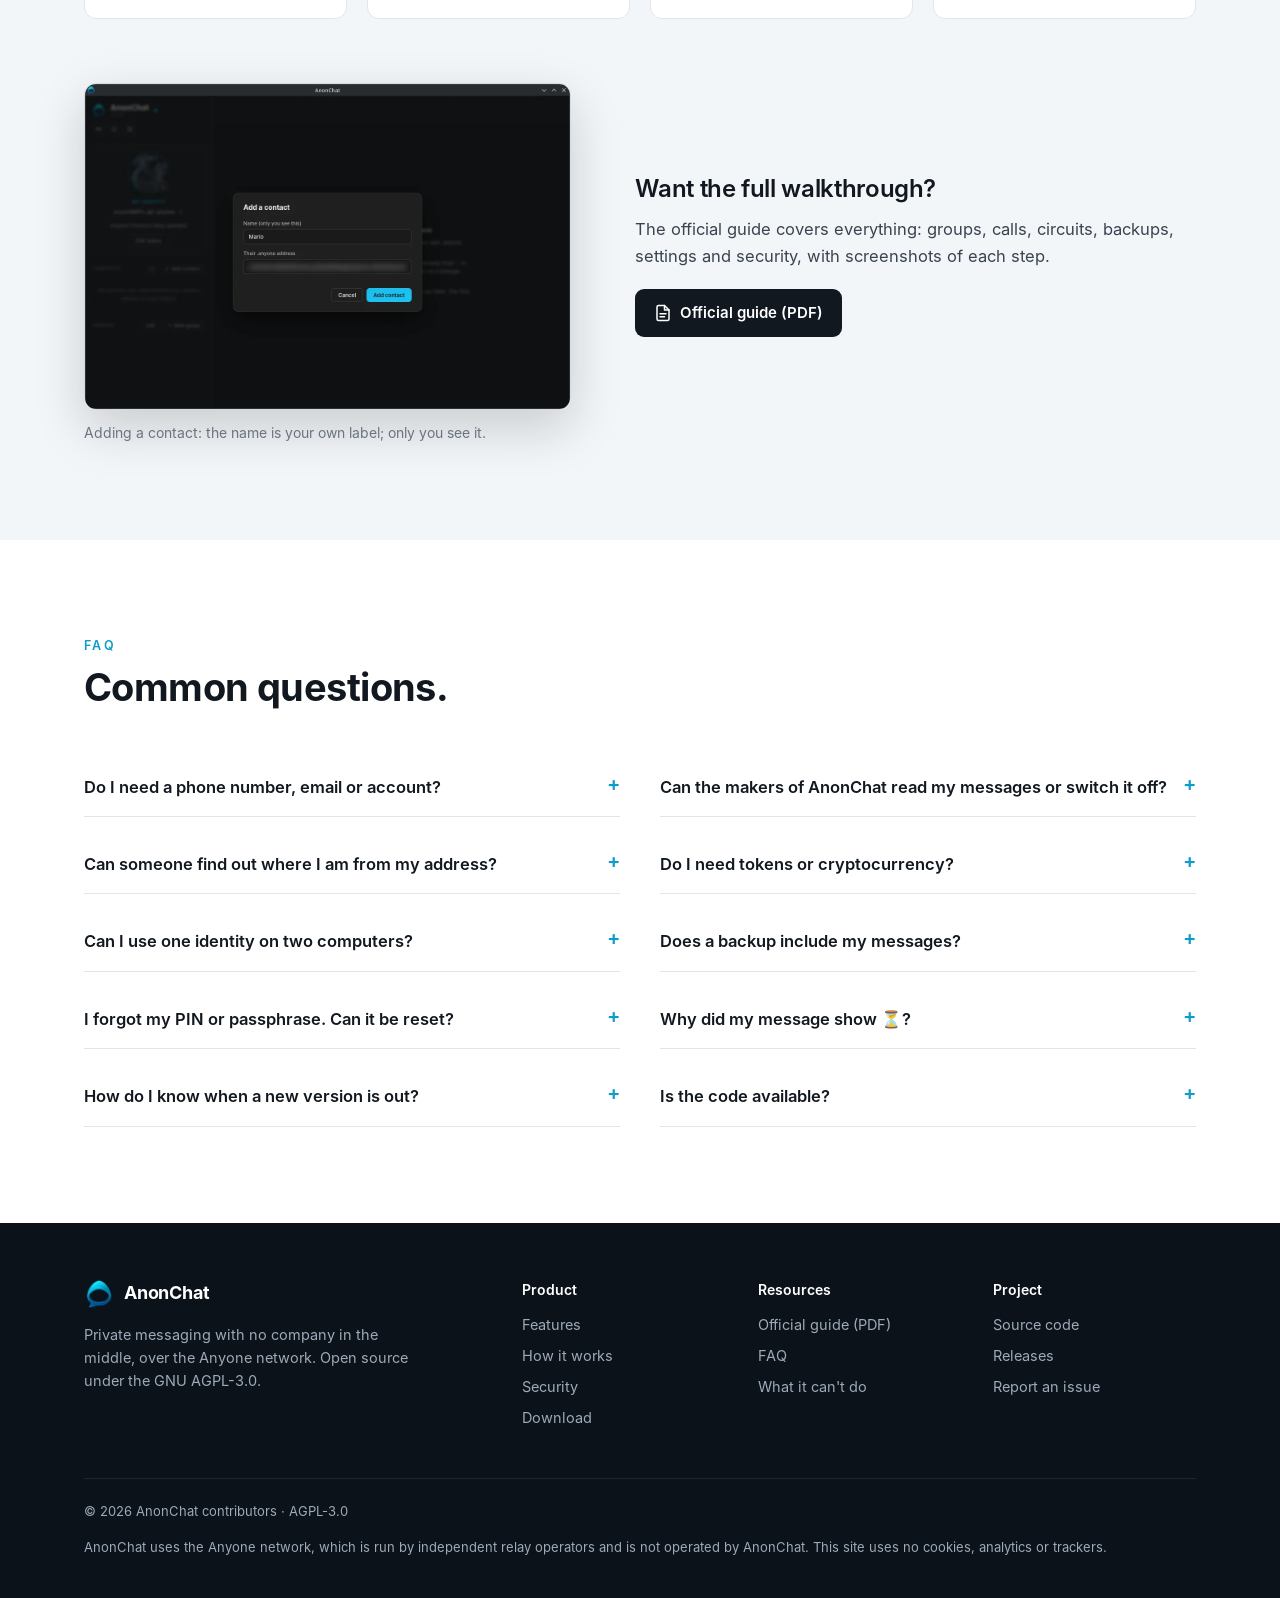
==== commit e98ae487: "Website for AnonChat 1.0.7" ====
--- a/download.html
+++ b/download.html
@@ -13,7 +13,7 @@
 <section class="page-hero"><div class="wrap">
   <div class="kicker">Download</div>
   <h1>Get AnonChat.</h1>
-  <p class="lead">Version 1.0.6. Everything is included, the Anyone network client too: nothing else to install, and no account to create.</p>
+  <p class="lead">Version 1.0.7. Everything is included, the Anyone network client too: nothing else to install, and no account to create.</p>
   <div style="display:flex;gap:12px;flex-wrap:wrap;margin-top:28px"><a class="btn btn-primary" href="https://github.com/xmranonp/AnonChat/releases/latest"><svg width="18" height="18" viewBox="0 0 24 24" fill="none" stroke="currentColor" stroke-width="2.2" stroke-linecap="round" stroke-linejoin="round"><path d="M12 3v12M7 10l5 5 5-5M5 21h14"/></svg>Latest release on GitHub</a><a class="btn btn-ghost" href="https://github.com/xmranonp/AnonChat"><svg width="18" height="18" viewBox="0 0 24 24" fill="currentColor"><path d="M12 .5a11.5 11.5 0 0 0-3.6 22.4c.6.1.8-.2.8-.6v-2c-3.2.7-3.9-1.5-3.9-1.5-.5-1.3-1.3-1.7-1.3-1.7-1-.7.1-.7.1-.7 1.2.1 1.8 1.2 1.8 1.2 1 1.8 2.8 1.3 3.5 1 .1-.8.4-1.3.7-1.6-2.6-.3-5.3-1.3-5.3-5.7 0-1.3.5-2.3 1.2-3.1-.1-.3-.5-1.5.1-3.1 0 0 1-.3 3.2 1.2a11 11 0 0 1 5.8 0C17.3 4.8 18.3 5 18.3 5c.6 1.6.2 2.8.1 3.1.8.8 1.2 1.8 1.2 3.1 0 4.4-2.7 5.4-5.3 5.7.4.4.8 1.1.8 2.2v3.2c0 .4.2.7.8.6A11.5 11.5 0 0 0 12 .5z"/></svg>Source code</a></div>
 </div></section>
 
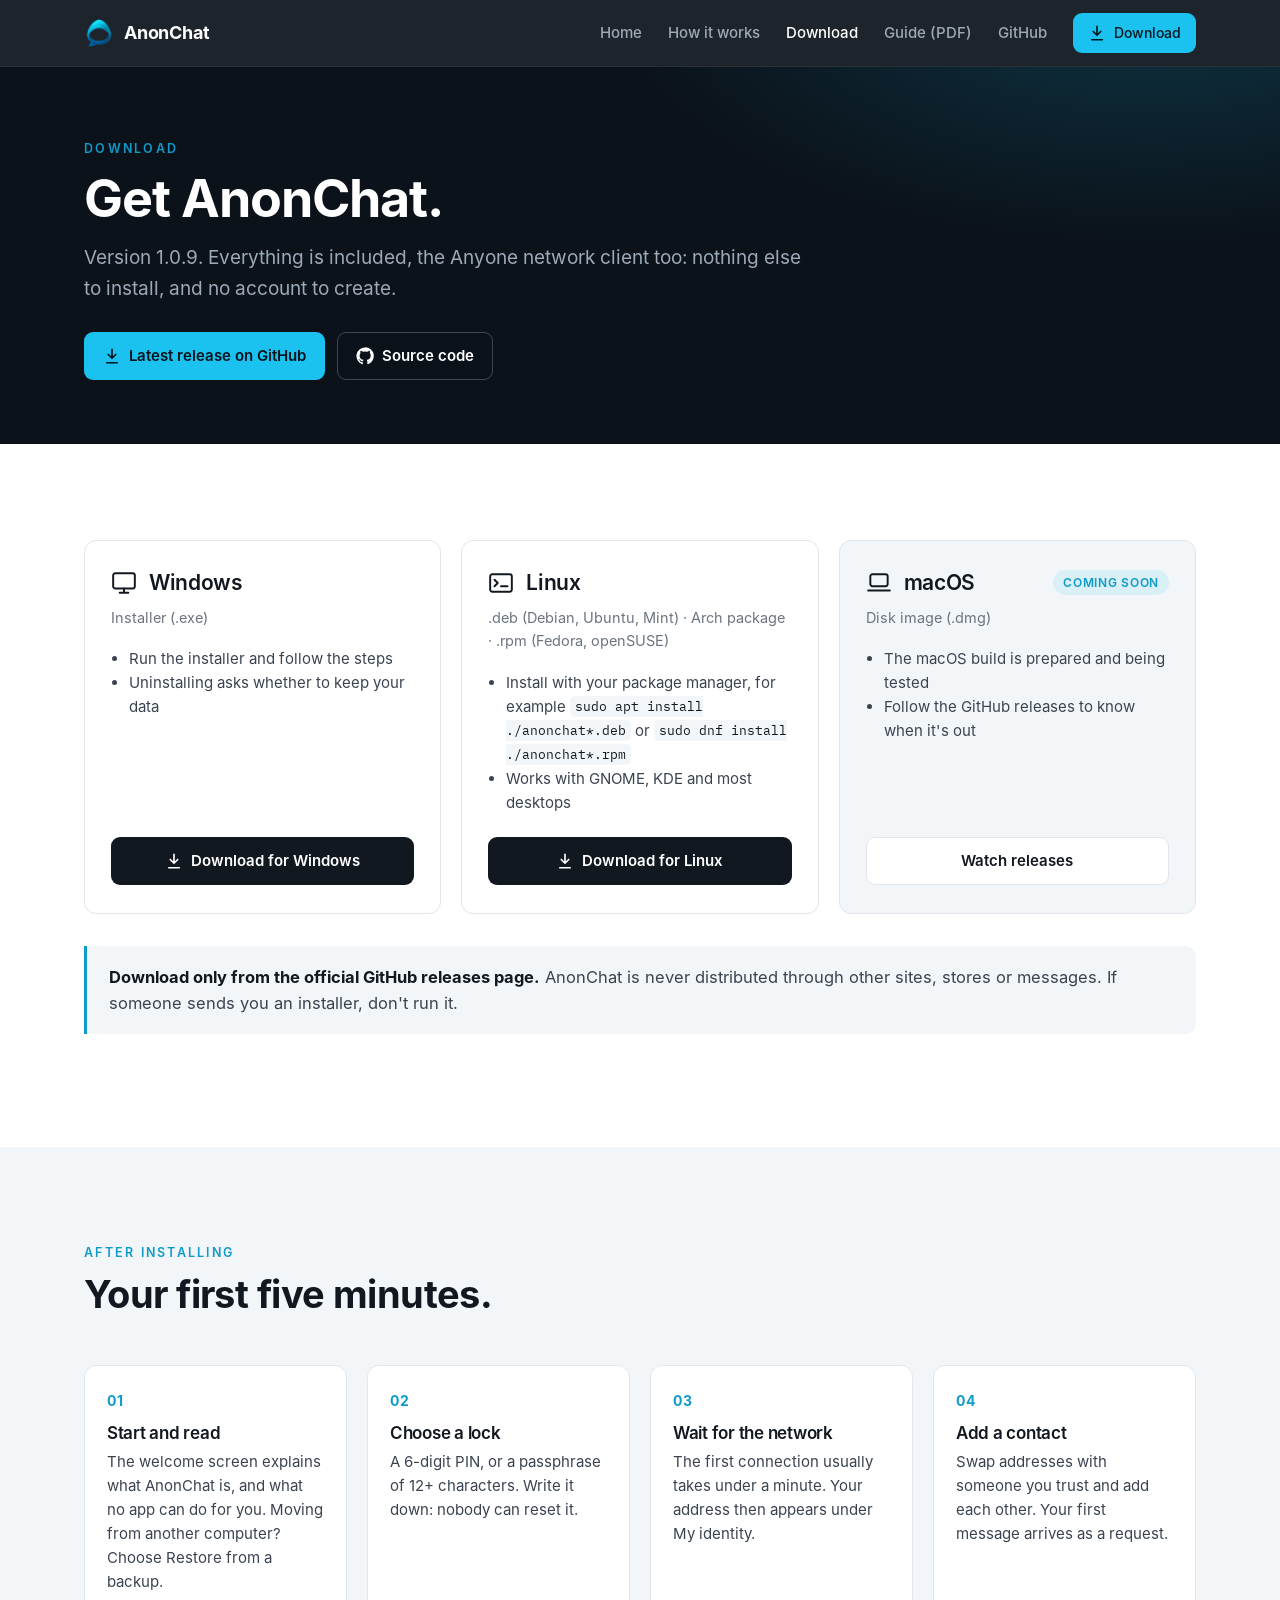
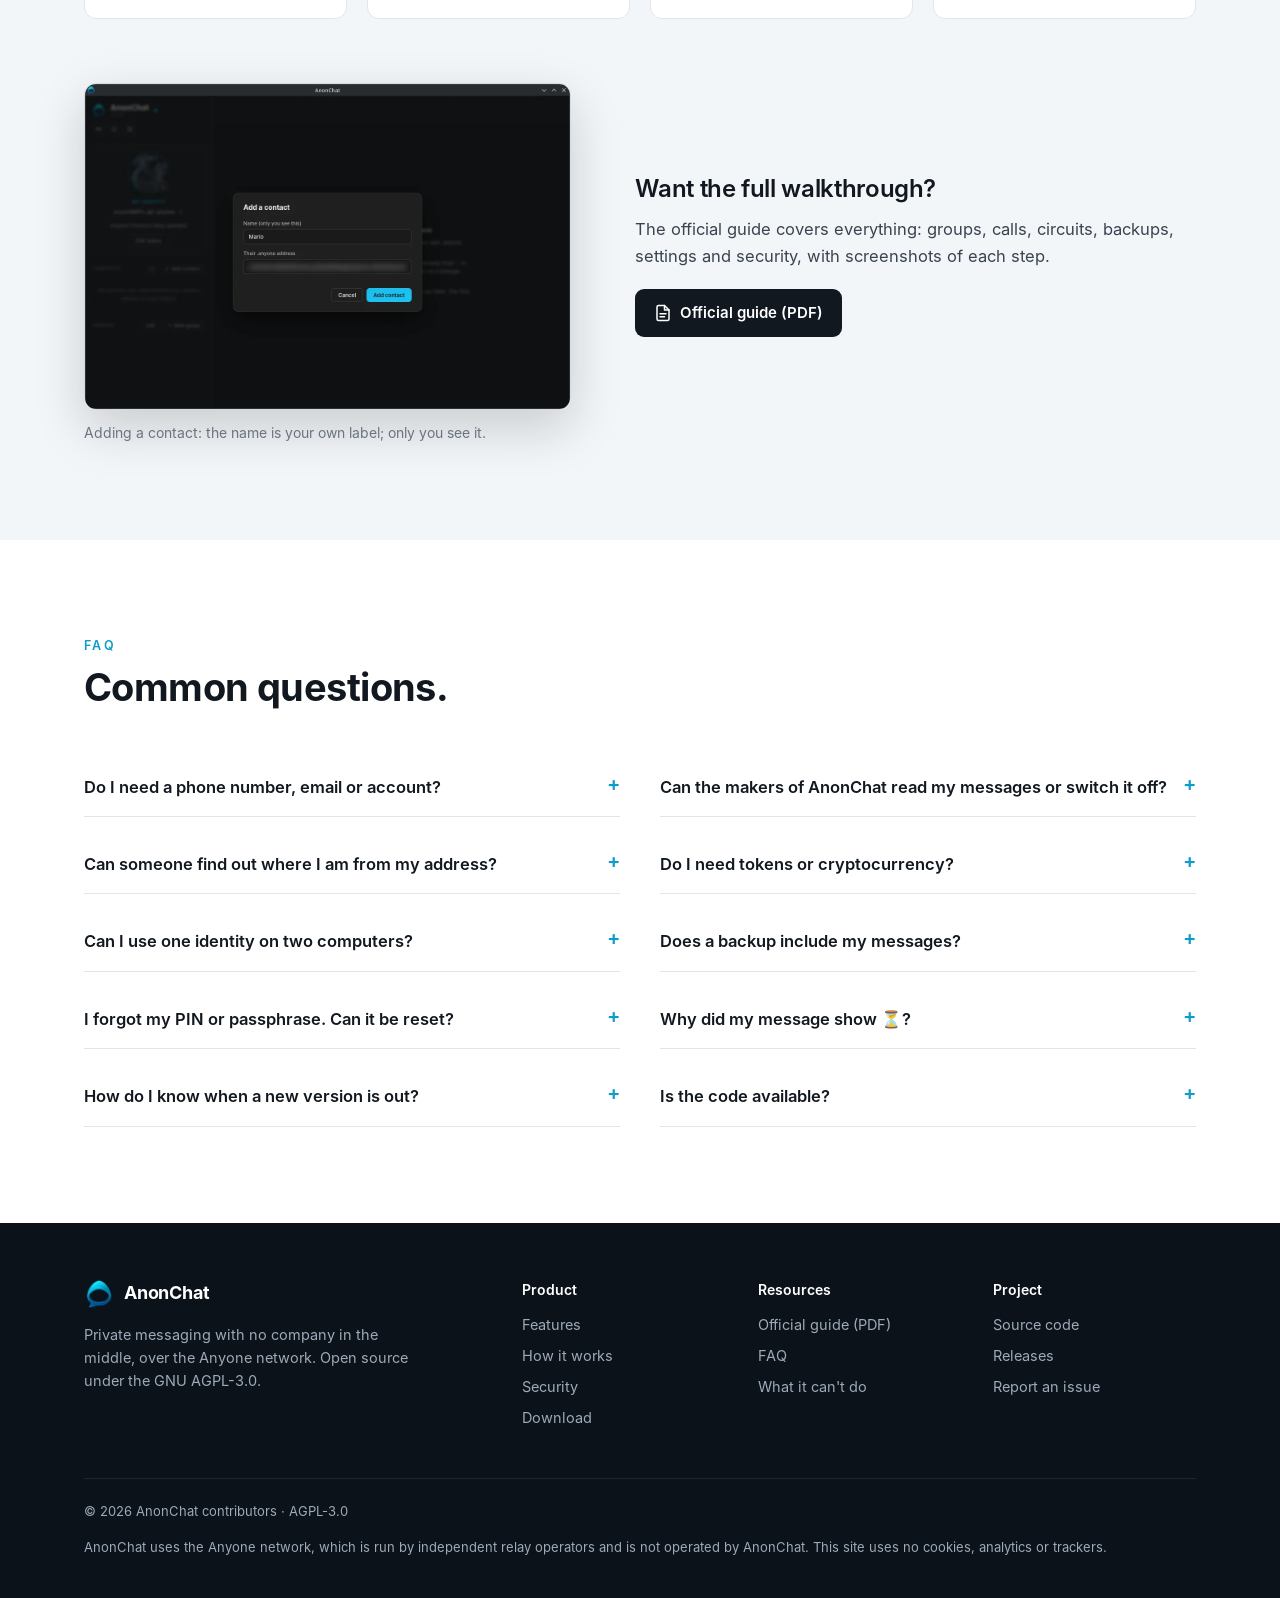
==== commit 1a6d1977: "Website and guide for AnonChat 1.0.9" ====
--- a/download.html
+++ b/download.html
@@ -13,7 +13,7 @@
 <section class="page-hero"><div class="wrap">
   <div class="kicker">Download</div>
   <h1>Get AnonChat.</h1>
-  <p class="lead">Version 1.0.7. Everything is included, the Anyone network client too: nothing else to install, and no account to create.</p>
+  <p class="lead">Version 1.0.9. Everything is included, the Anyone network client too: nothing else to install, and no account to create.</p>
   <div style="display:flex;gap:12px;flex-wrap:wrap;margin-top:28px"><a class="btn btn-primary" href="https://github.com/xmranonp/AnonChat/releases/latest"><svg width="18" height="18" viewBox="0 0 24 24" fill="none" stroke="currentColor" stroke-width="2.2" stroke-linecap="round" stroke-linejoin="round"><path d="M12 3v12M7 10l5 5 5-5M5 21h14"/></svg>Latest release on GitHub</a><a class="btn btn-ghost" href="https://github.com/xmranonp/AnonChat"><svg width="18" height="18" viewBox="0 0 24 24" fill="currentColor"><path d="M12 .5a11.5 11.5 0 0 0-3.6 22.4c.6.1.8-.2.8-.6v-2c-3.2.7-3.9-1.5-3.9-1.5-.5-1.3-1.3-1.7-1.3-1.7-1-.7.1-.7.1-.7 1.2.1 1.8 1.2 1.8 1.2 1 1.8 2.8 1.3 3.5 1 .1-.8.4-1.3.7-1.6-2.6-.3-5.3-1.3-5.3-5.7 0-1.3.5-2.3 1.2-3.1-.1-.3-.5-1.5.1-3.1 0 0 1-.3 3.2 1.2a11 11 0 0 1 5.8 0C17.3 4.8 18.3 5 18.3 5c.6 1.6.2 2.8.1 3.1.8.8 1.2 1.8 1.2 3.1 0 4.4-2.7 5.4-5.3 5.7.4.4.8 1.1.8 2.2v3.2c0 .4.2.7.8.6A11.5 11.5 0 0 0 12 .5z"/></svg>Source code</a></div>
 </div></section>
 
